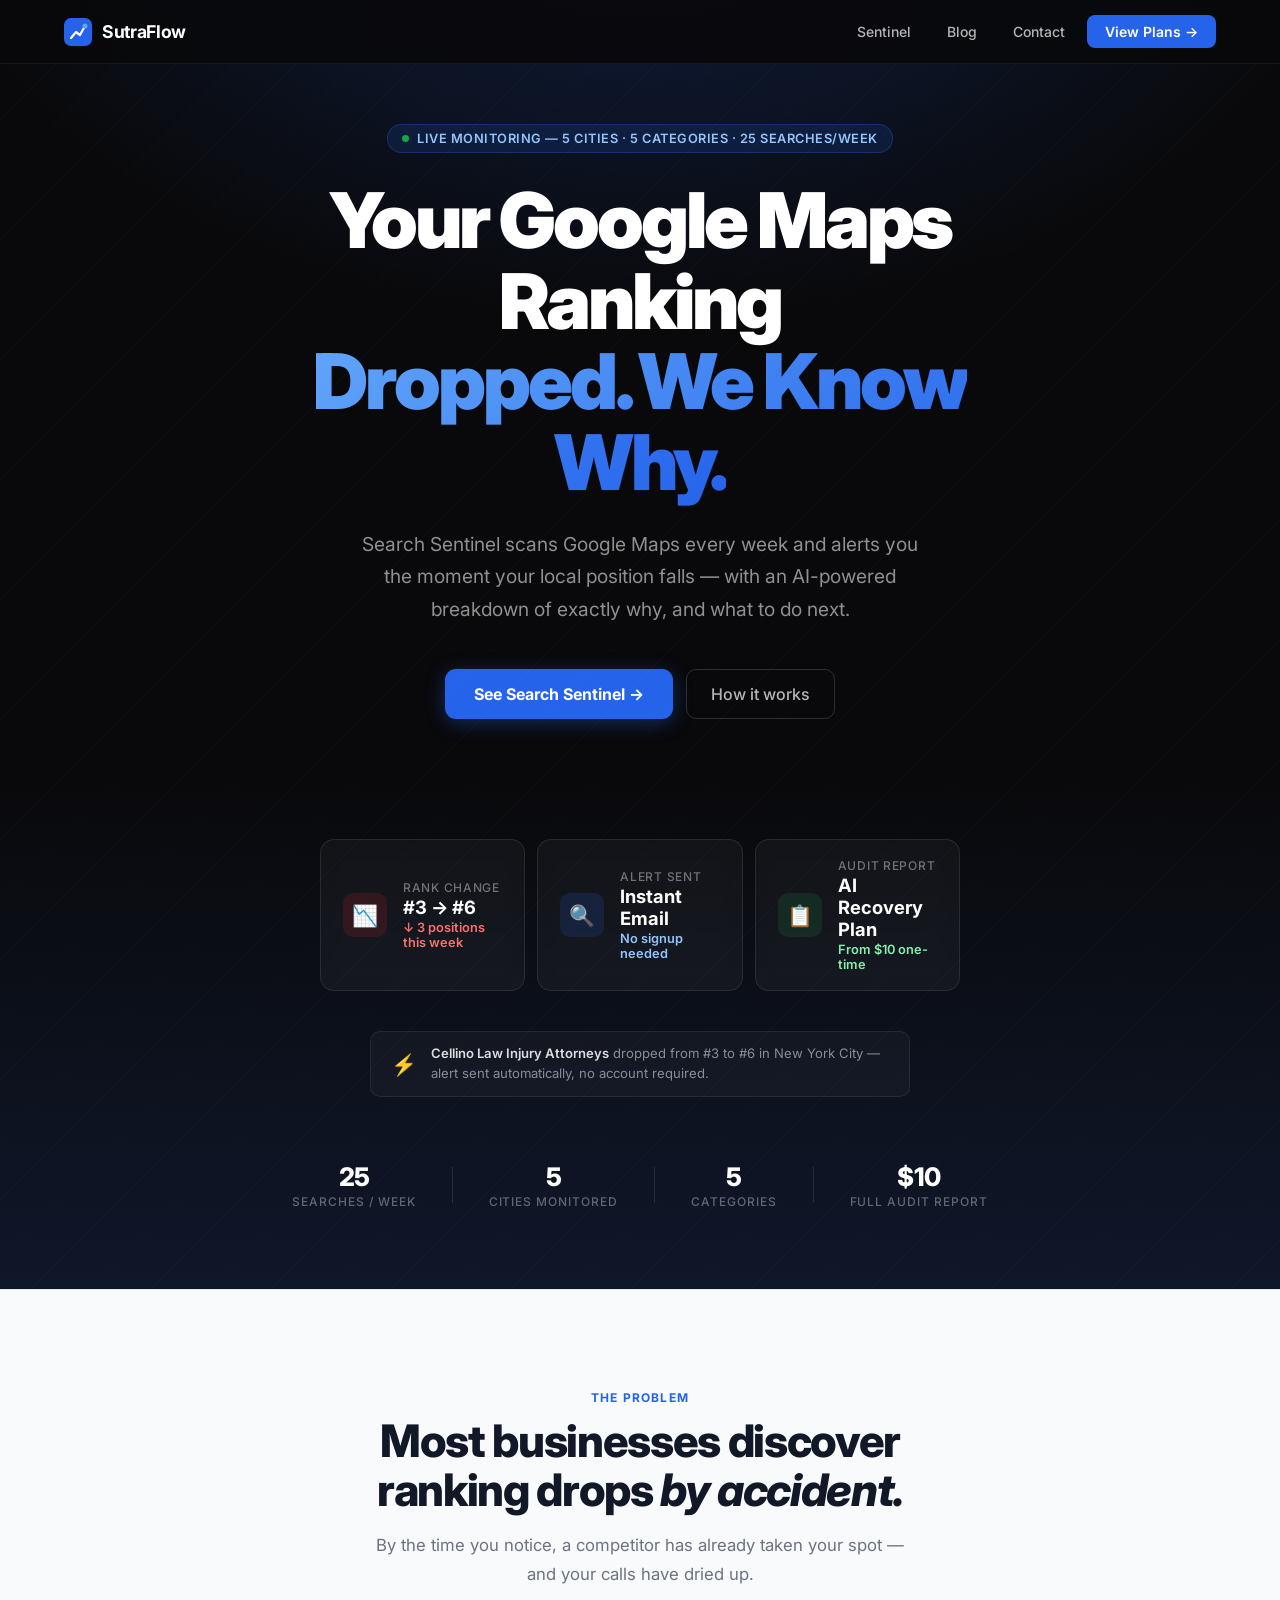
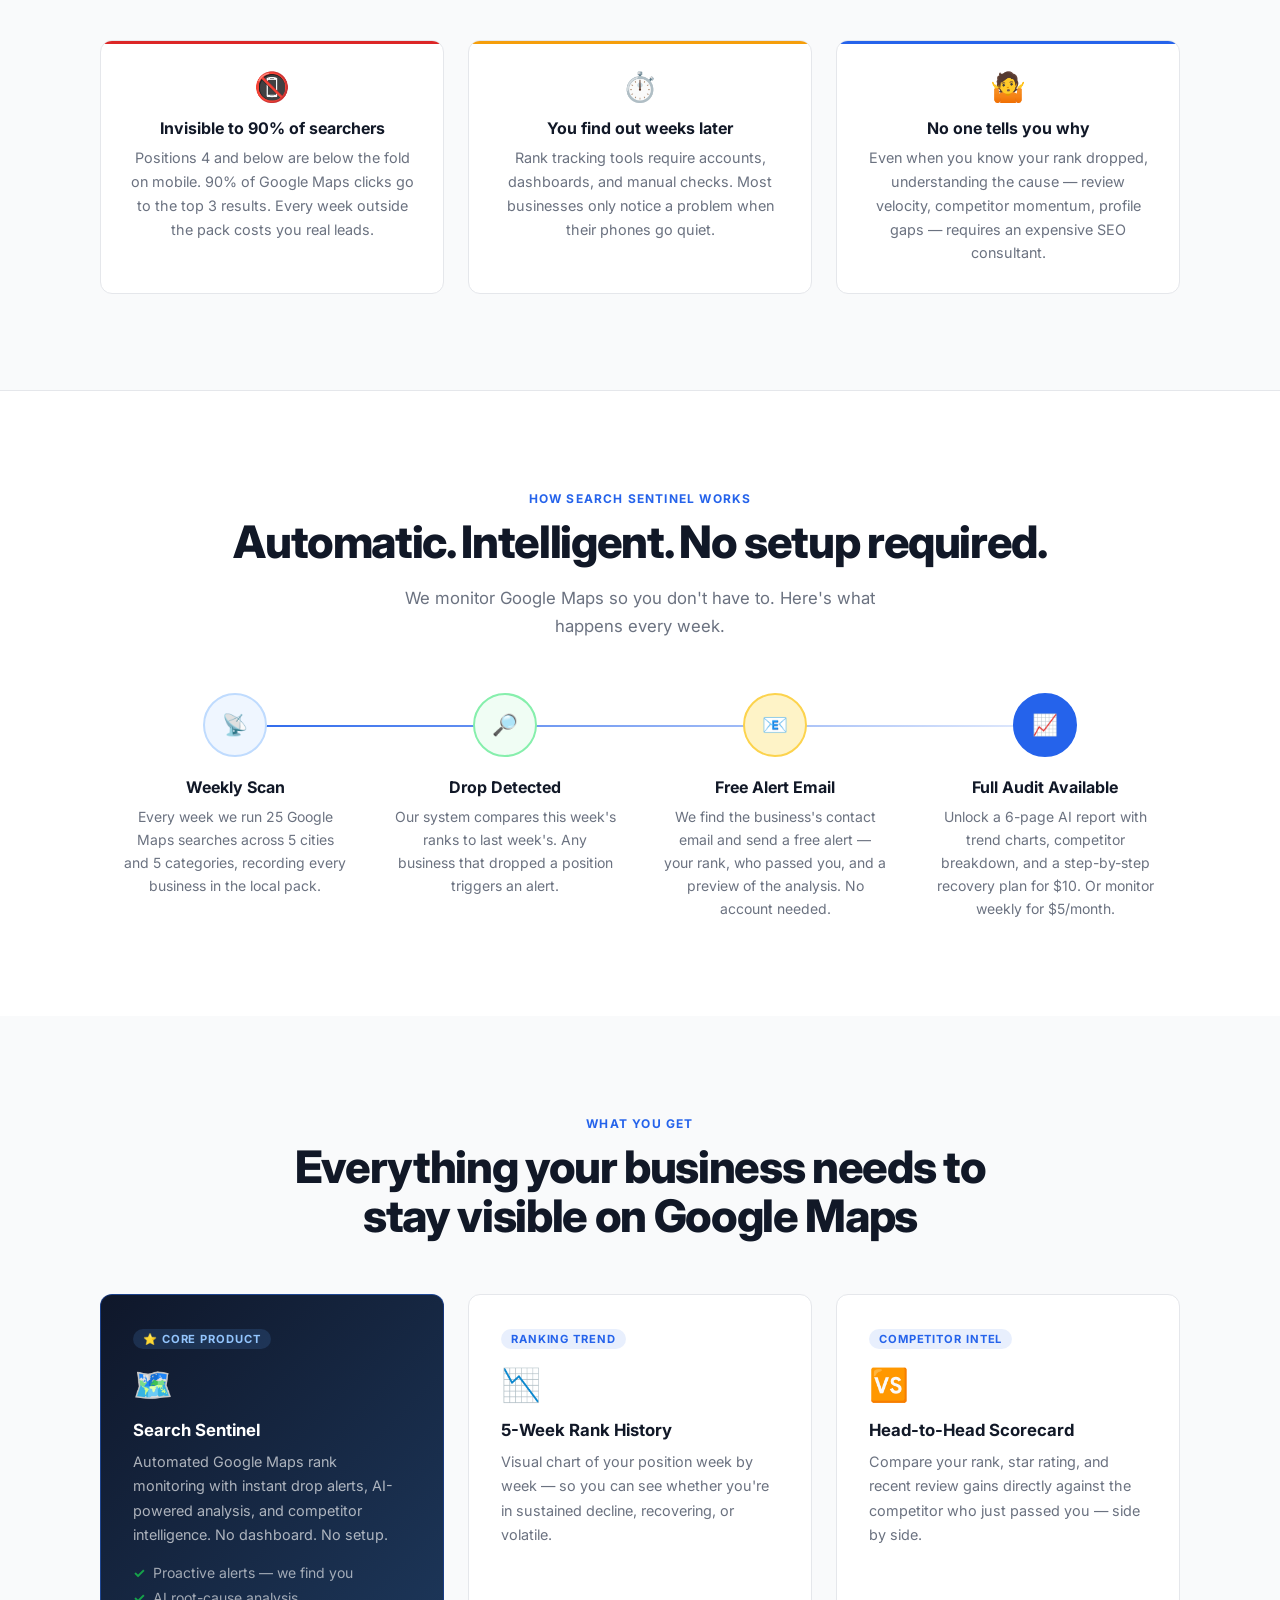
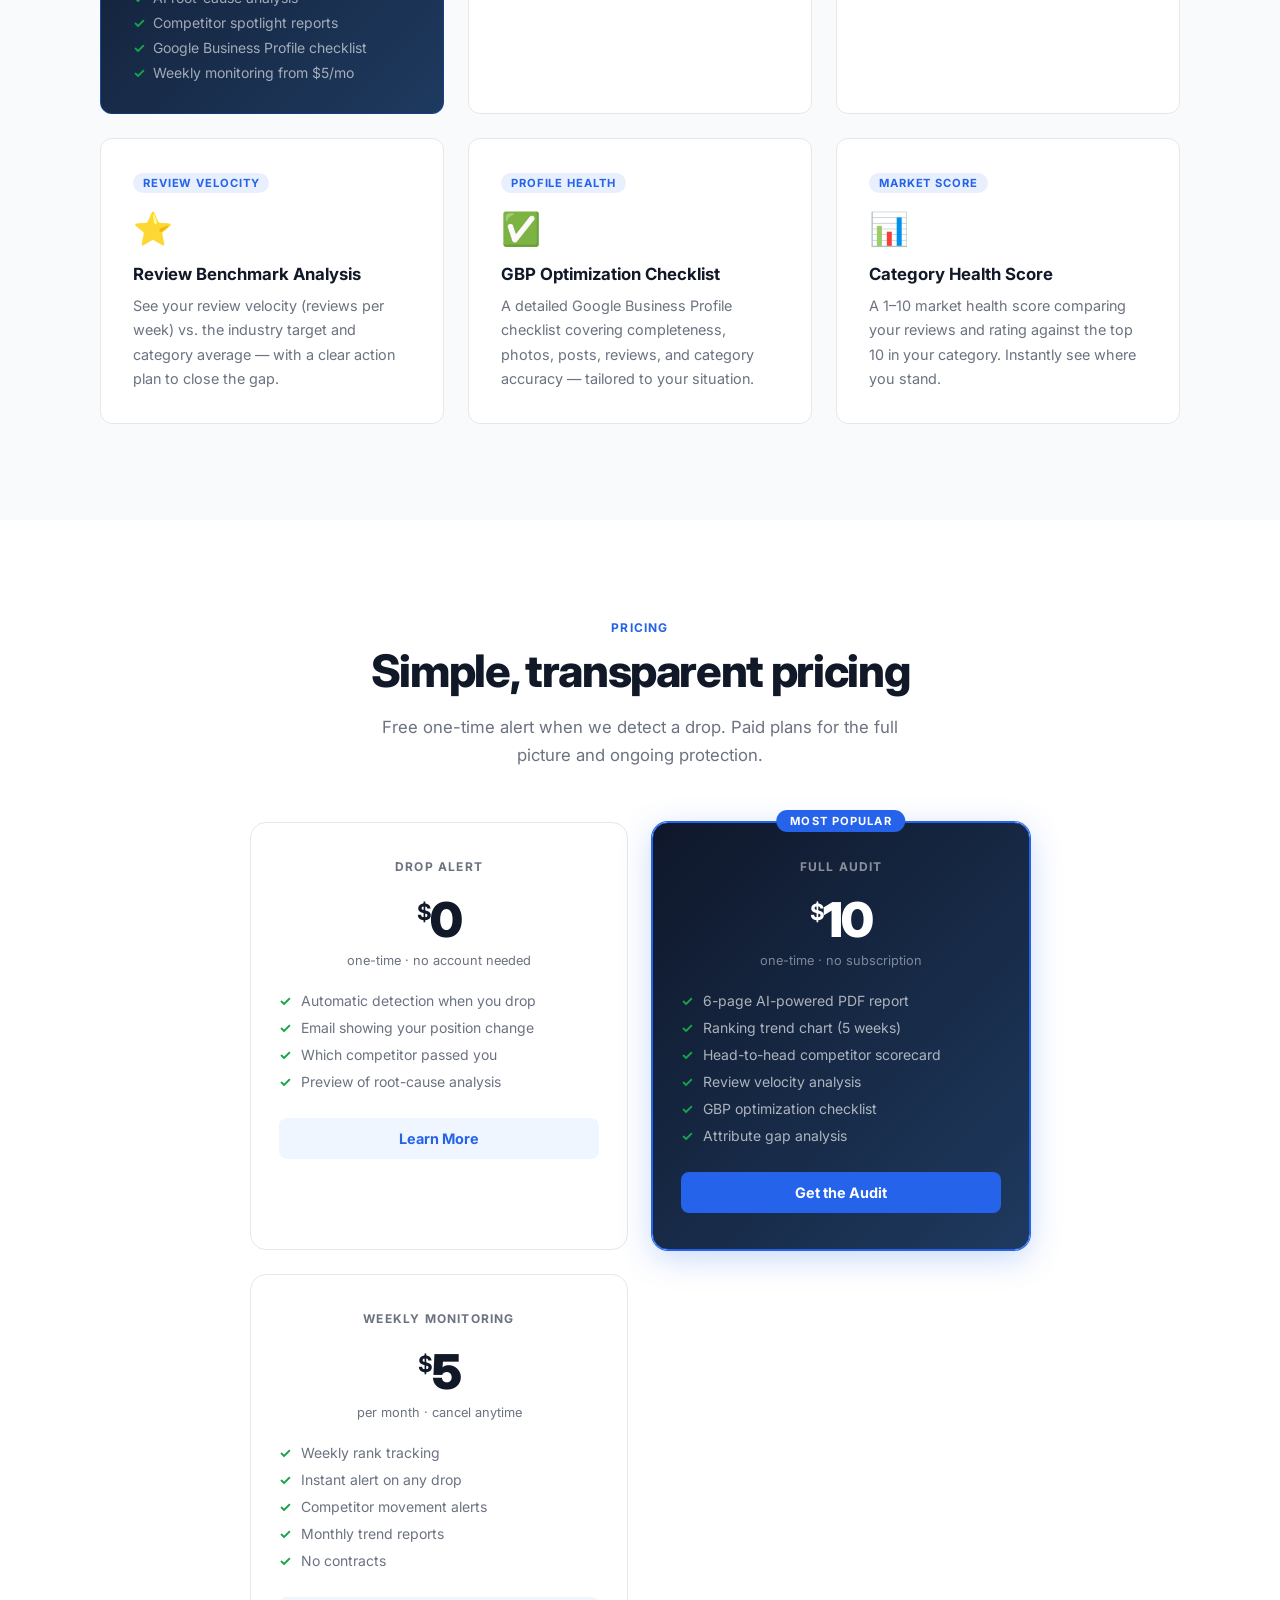
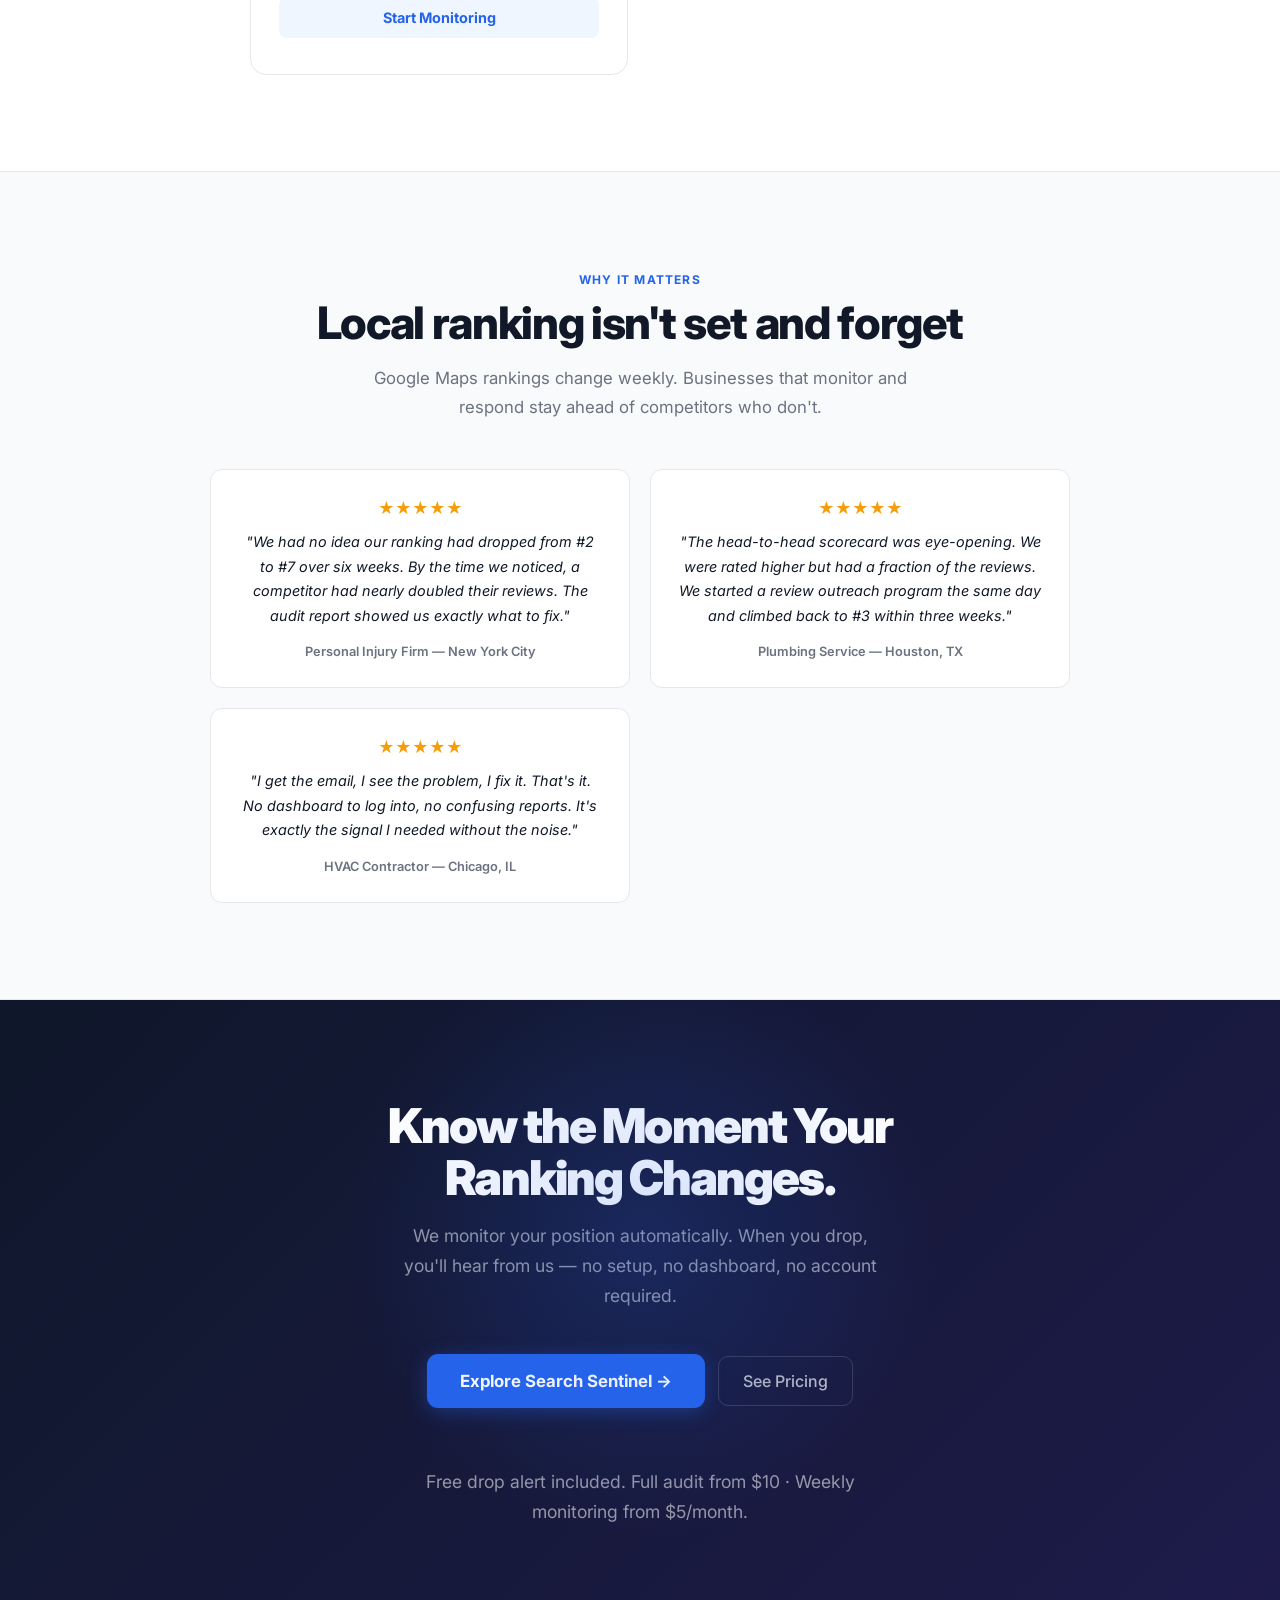
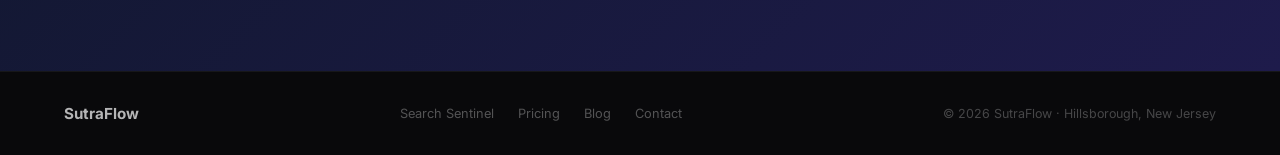
==== business2_seo/hugo_site/layouts/index.html @ 535e714e "fix: use Hugo layout override + add /sentinel page to main - layouts/index.html: Hugo home page temp" ====
<!DOCTYPE html>
<html lang="en">
<head>
  <meta charset="UTF-8">
  <meta name="viewport" content="width=device-width, initial-scale=1.0">
  <title>SutraFlow — Automated Local SEO Intelligence</title>
  <meta name="description" content="Search Sentinel monitors your Google Maps ranking 24/7. Get instant alerts when your position drops, with AI-powered analysis and a recovery blueprint. From $10.">
  <link rel="canonical" href="https://sutraflow.org/">
  <meta property="og:title" content="SutraFlow — Automated Local SEO Intelligence">
  <meta property="og:description" content="Search Sentinel monitors your Google Maps ranking automatically. Instant drop alerts with AI-powered recovery blueprints for local businesses.">
  <meta property="og:url" content="https://sutraflow.org/">
  <meta property="og:type" content="website">
  <link rel="icon" href="/favicon.ico">
  <link rel="preconnect" href="https://fonts.googleapis.com">
  <link rel="preconnect" href="https://fonts.gstatic.com" crossorigin>
  <link href="https://fonts.googleapis.com/css2?family=Inter:wght@300;400;500;600;700;800;900&display=swap" rel="stylesheet">

  <style>
    *, *::before, *::after { box-sizing: border-box; margin: 0; padding: 0; }

    :root {
      --blue:       #2563eb;
      --blue-dark:  #1d4ed8;
      --blue-light: #eff6ff;
      --ink:        #0f172a;
      --text:       #111827;
      --muted:      #6b7280;
      --border:     #e5e7eb;
      --bg:         #ffffff;
      --bg-gray:    #f9fafb;
      --green:      #16a34a;
      --red:        #dc2626;
      --radius:     12px;
      --nav-h:      64px;
    }

    html { scroll-behavior: smooth; font-size: 16px; }
    body { font-family: 'Inter', -apple-system, sans-serif; color: var(--text); background: var(--bg); -webkit-font-smoothing: antialiased; overflow-x: hidden; }

    a { color: inherit; text-decoration: none; }

    /* ── NAV ──────────────────────────────────────────────────────────── */
    nav {
      position: fixed; top: 0; left: 0; right: 0; z-index: 100;
      height: var(--nav-h);
      display: flex; align-items: center; justify-content: space-between;
      padding: 0 5%;
      background: rgba(9, 9, 11, 0.92);
      backdrop-filter: blur(12px);
      border-bottom: 1px solid rgba(255,255,255,0.06);
      transition: background 0.2s;
    }
    .nav-logo {
      display: flex; align-items: center; gap: 10px;
      font-size: 1.1rem; font-weight: 700; color: #fff;
      letter-spacing: -0.02em;
    }
    .nav-logo svg { width: 28px; height: 28px; flex-shrink: 0; }
    .nav-links { display: flex; align-items: center; gap: 8px; }
    .nav-link {
      padding: 7px 14px; border-radius: 8px;
      font-size: 0.875rem; font-weight: 500; color: rgba(255,255,255,0.7);
      transition: color 0.15s, background 0.15s;
    }
    .nav-link:hover { color: #fff; background: rgba(255,255,255,0.07); }
    .nav-cta {
      padding: 8px 18px; border-radius: 8px;
      background: var(--blue); color: #fff;
      font-size: 0.875rem; font-weight: 600;
      transition: background 0.15s, transform 0.1s;
    }
    .nav-cta:hover { background: var(--blue-dark); transform: translateY(-1px); }

    /* ── HERO ─────────────────────────────────────────────────────────── */
    .hero {
      min-height: 100vh;
      display: flex; flex-direction: column; align-items: center; justify-content: center;
      text-align: center;
      padding: calc(var(--nav-h) + 60px) 5% 80px;
      background:
        radial-gradient(ellipse 80% 50% at 50% -10%, rgba(37,99,235,0.25) 0%, transparent 70%),
        linear-gradient(180deg, #09090b 0%, #09090b 60%, #0f172a 100%);
      position: relative; overflow: hidden;
    }
    .hero::after {
      content: '';
      position: absolute; inset: 0;
      background: url("data:image/svg+xml,%3Csvg xmlns='http://www.w3.org/2000/svg' width='60' height='60'%3E%3Cpath d='M0 60L60 0' stroke='rgba(255,255,255,0.02)' stroke-width='1'/%3E%3C/svg%3E");
      pointer-events: none;
    }

    .hero-eyebrow {
      display: inline-flex; align-items: center; gap: 8px;
      padding: 6px 14px; border-radius: 100px;
      background: rgba(37,99,235,0.15); border: 1px solid rgba(37,99,235,0.3);
      font-size: 0.8rem; font-weight: 600; color: #93c5fd;
      letter-spacing: 0.04em; text-transform: uppercase;
      margin-bottom: 28px;
    }
    .live-dot {
      width: 7px; height: 7px; border-radius: 50%; background: var(--green);
      animation: pulse 2s infinite;
    }
    @keyframes pulse {
      0%, 100% { opacity: 1; transform: scale(1); }
      50%       { opacity: 0.6; transform: scale(0.8); }
    }

    .hero h1 {
      font-size: clamp(2.8rem, 6vw, 5rem);
      font-weight: 900; line-height: 1.05; letter-spacing: -0.04em;
      color: #ffffff; max-width: 820px;
      margin-bottom: 24px;
    }
    .hero h1 .accent {
      background: linear-gradient(135deg, #60a5fa 0%, #2563eb 100%);
      -webkit-background-clip: text; -webkit-text-fill-color: transparent;
    }

    .hero-sub {
      font-size: clamp(1rem, 2vw, 1.2rem); line-height: 1.7;
      color: rgba(255,255,255,0.55); max-width: 560px;
      margin-bottom: 44px;
    }

    .hero-actions {
      display: flex; gap: 14px; align-items: center; justify-content: center;
      flex-wrap: wrap; margin-bottom: 60px;
    }
    .btn-primary {
      display: inline-flex; align-items: center; gap: 8px;
      padding: 14px 28px; border-radius: 10px;
      background: var(--blue); color: #fff;
      font-size: 1rem; font-weight: 700;
      box-shadow: 0 0 0 1px var(--blue), 0 4px 20px rgba(37,99,235,0.4);
      transition: background 0.15s, transform 0.1s, box-shadow 0.15s;
    }
    .btn-primary:hover { background: var(--blue-dark); transform: translateY(-2px); box-shadow: 0 0 0 1px var(--blue-dark), 0 8px 28px rgba(37,99,235,0.5); }
    .btn-secondary {
      display: inline-flex; align-items: center; gap: 8px;
      padding: 14px 24px; border-radius: 10px;
      background: transparent; color: rgba(255,255,255,0.7);
      border: 1px solid rgba(255,255,255,0.15);
      font-size: 1rem; font-weight: 500;
      transition: background 0.15s, color 0.15s, border-color 0.15s, transform 0.1s;
    }
    .btn-secondary:hover { background: rgba(255,255,255,0.06); color: #fff; border-color: rgba(255,255,255,0.3); transform: translateY(-1px); }

    /* stats strip */
    .stats-strip {
      display: flex; gap: 36px; align-items: center; justify-content: center;
      flex-wrap: wrap;
    }
    .stat-item { text-align: center; }
    .stat-val { font-size: 1.6rem; font-weight: 800; color: #fff; letter-spacing: -0.03em; }
    .stat-label { font-size: 0.75rem; font-weight: 500; color: rgba(255,255,255,0.35); text-transform: uppercase; letter-spacing: 0.08em; margin-top: 2px; }
    .stat-div { width: 1px; height: 36px; background: rgba(255,255,255,0.1); }

    /* ── FLOATING CARDS DECORATION ────────────────────────────────────── */
    .hero-visual {
      width: 100%; max-width: 640px; margin: 60px auto 0;
      position: relative;
    }
    .rank-card {
      background: rgba(255,255,255,0.04);
      border: 1px solid rgba(255,255,255,0.09);
      border-radius: 14px;
      padding: 18px 22px;
      backdrop-filter: blur(8px);
      display: flex; align-items: center; gap: 16px;
      text-align: left;
    }
    .rank-card-icon {
      width: 44px; height: 44px; border-radius: 10px;
      display: flex; align-items: center; justify-content: center;
      font-size: 1.3rem; flex-shrink: 0;
    }
    .rank-card-icon.red   { background: rgba(220,38,38,0.15); }
    .rank-card-icon.green { background: rgba(22,163,74,0.15); }
    .rank-card-icon.blue  { background: rgba(37,99,235,0.15); }
    .rank-card-label { font-size: 0.75rem; color: rgba(255,255,255,0.4); font-weight: 500; text-transform: uppercase; letter-spacing: 0.06em; }
    .rank-card-val   { font-size: 1.15rem; color: #fff; font-weight: 700; margin-top: 1px; }
    .rank-drop { color: #f87171; font-size: 0.8rem; font-weight: 600; margin-top: 2px; }
    .rank-cards {
      display: grid; grid-template-columns: 1fr 1fr 1fr; gap: 12px;
    }

    /* ── SECTION COMMONS ──────────────────────────────────────────────── */
    section { padding: 96px 5%; }
    .section-inner { max-width: 1080px; margin: 0 auto; }
    .section-label {
      display: inline-block;
      font-size: 0.75rem; font-weight: 700; color: var(--blue);
      text-transform: uppercase; letter-spacing: 0.1em;
      margin-bottom: 12px;
    }
    .section-title {
      font-size: clamp(1.8rem, 3.5vw, 2.8rem);
      font-weight: 800; letter-spacing: -0.03em; color: var(--text);
      line-height: 1.1; margin-bottom: 16px;
    }
    .section-sub {
      font-size: 1.05rem; color: var(--muted); line-height: 1.7;
      max-width: 540px;
    }

    /* ── PROBLEM SECTION ──────────────────────────────────────────────── */
    #problem { background: var(--bg-gray); border-top: 1px solid var(--border); border-bottom: 1px solid var(--border); }
    .problem-grid { display: grid; grid-template-columns: repeat(auto-fit, minmax(260px, 1fr)); gap: 24px; margin-top: 52px; }
    .problem-card {
      background: #fff; border: 1px solid var(--border); border-radius: var(--radius);
      padding: 28px; position: relative; overflow: hidden;
      transition: box-shadow 0.2s, transform 0.2s;
    }
    .problem-card:hover { box-shadow: 0 8px 32px rgba(0,0,0,0.08); transform: translateY(-2px); }
    .problem-card::before {
      content: ''; position: absolute; top: 0; left: 0; right: 0; height: 3px;
    }
    .problem-card.red::before   { background: var(--red); }
    .problem-card.amber::before { background: #f59e0b; }
    .problem-card.blue::before  { background: var(--blue); }
    .problem-icon { font-size: 1.8rem; margin-bottom: 14px; }
    .problem-card h3 { font-size: 1rem; font-weight: 700; color: var(--text); margin-bottom: 8px; }
    .problem-card p  { font-size: 0.9rem; color: var(--muted); line-height: 1.65; }

    /* ── HOW IT WORKS ─────────────────────────────────────────────────── */
    #how { background: #fff; }
    .steps { display: grid; grid-template-columns: repeat(auto-fit, minmax(220px, 1fr)); gap: 0; margin-top: 52px; position: relative; }
    .steps::before {
      content: ''; position: absolute; top: 32px; left: 10%; right: 10%; height: 2px;
      background: linear-gradient(90deg, var(--blue) 0%, rgba(37,99,235,0.1) 100%);
      z-index: 0;
    }
    .step { padding: 0 24px; text-align: center; position: relative; z-index: 1; }
    .step-num {
      width: 64px; height: 64px; border-radius: 50%;
      display: flex; align-items: center; justify-content: center;
      font-size: 1.3rem; font-weight: 800;
      margin: 0 auto 20px;
    }
    .step-num.s1 { background: #eff6ff; color: var(--blue); border: 2px solid #bfdbfe; }
    .step-num.s2 { background: #f0fdf4; color: #16a34a; border: 2px solid #86efac; }
    .step-num.s3 { background: #fef3c7; color: #d97706; border: 2px solid #fcd34d; }
    .step-num.s4 { background: var(--blue); color: #fff; border: 2px solid var(--blue); }
    .step h3 { font-size: 1rem; font-weight: 700; color: var(--text); margin-bottom: 8px; }
    .step p   { font-size: 0.875rem; color: var(--muted); line-height: 1.65; }

    /* ── PRODUCT FEATURES ─────────────────────────────────────────────── */
    #features { background: var(--bg-gray); }
    .features-grid { display: grid; grid-template-columns: repeat(auto-fit, minmax(300px, 1fr)); gap: 24px; margin-top: 52px; }
    .feature-card {
      background: #fff; border: 1px solid var(--border); border-radius: var(--radius);
      padding: 32px;
      transition: box-shadow 0.2s, transform 0.2s;
    }
    .feature-card:hover { box-shadow: 0 8px 40px rgba(0,0,0,0.08); transform: translateY(-3px); }
    .feature-card.featured {
      background: linear-gradient(135deg, #0f172a 0%, #1e3a5f 100%);
      border-color: rgba(37,99,235,0.4);
      color: #fff;
    }
    .feature-badge {
      display: inline-block; padding: 3px 10px; border-radius: 100px;
      background: rgba(37,99,235,0.1); color: var(--blue);
      font-size: 0.7rem; font-weight: 700; text-transform: uppercase; letter-spacing: 0.08em;
      margin-bottom: 16px;
    }
    .feature-card.featured .feature-badge { background: rgba(96,165,250,0.15); color: #93c5fd; }
    .feature-icon { font-size: 2rem; margin-bottom: 16px; }
    .feature-card h3 { font-size: 1.05rem; font-weight: 700; margin-bottom: 10px; }
    .feature-card.featured h3 { color: #fff; }
    .feature-card p  { font-size: 0.9rem; color: var(--muted); line-height: 1.7; }
    .feature-card.featured p { color: rgba(255,255,255,0.65); }
    .feature-list { list-style: none; margin-top: 16px; display: flex; flex-direction: column; gap: 8px; }
    .feature-list li { display: flex; align-items: flex-start; gap: 8px; font-size: 0.875rem; color: var(--muted); }
    .feature-card.featured .feature-list li { color: rgba(255,255,255,0.6); }
    .feature-list li::before { content: '✓'; color: var(--green); font-weight: 700; flex-shrink: 0; }

    /* ── PRICING ──────────────────────────────────────────────────────── */
    #pricing { background: #fff; }
    .pricing-grid { display: grid; grid-template-columns: repeat(auto-fit, minmax(260px, 1fr)); gap: 24px; margin-top: 52px; max-width: 780px; margin-left: auto; margin-right: auto; }
    .pricing-card {
      border: 1.5px solid var(--border); border-radius: 16px;
      padding: 36px 28px; text-align: center; position: relative;
      transition: transform 0.2s, box-shadow 0.2s;
    }
    .pricing-card:hover { transform: translateY(-4px); box-shadow: 0 16px 48px rgba(0,0,0,0.1); }
    .pricing-card.popular {
      background: linear-gradient(135deg, #0f172a 0%, #1e3a5f 100%);
      border-color: var(--blue);
      box-shadow: 0 0 0 1px var(--blue), 0 8px 32px rgba(37,99,235,0.25);
    }
    .pricing-badge {
      position: absolute; top: -13px; left: 50%; transform: translateX(-50%);
      padding: 4px 14px; border-radius: 100px;
      background: var(--blue); color: #fff;
      font-size: 0.7rem; font-weight: 700; text-transform: uppercase; letter-spacing: 0.1em;
      white-space: nowrap;
    }
    .pricing-name { font-size: 0.75rem; font-weight: 700; text-transform: uppercase; letter-spacing: 0.1em; color: var(--muted); margin-bottom: 16px; }
    .pricing-card.popular .pricing-name { color: rgba(255,255,255,0.5); }
    .pricing-amount { font-size: 3rem; font-weight: 900; letter-spacing: -0.04em; color: var(--text); }
    .pricing-amount sup { font-size: 1.4rem; font-weight: 700; vertical-align: super; }
    .pricing-card.popular .pricing-amount { color: #fff; }
    .pricing-period { font-size: 0.8rem; color: var(--muted); margin-top: 4px; margin-bottom: 24px; }
    .pricing-card.popular .pricing-period { color: rgba(255,255,255,0.45); }
    .pricing-features { list-style: none; text-align: left; display: flex; flex-direction: column; gap: 10px; margin-bottom: 28px; }
    .pricing-features li { display: flex; gap: 10px; font-size: 0.875rem; color: var(--muted); align-items: flex-start; }
    .pricing-card.popular .pricing-features li { color: rgba(255,255,255,0.65); }
    .pricing-features .check { color: var(--green); font-weight: 700; flex-shrink: 0; }
    .pricing-cta {
      display: block; width: 100%; padding: 12px; border-radius: 8px; border: none; cursor: pointer;
      font-size: 0.9rem; font-weight: 700;
      background: var(--blue-light); color: var(--blue);
      transition: background 0.15s;
    }
    .pricing-cta:hover { background: #dbeafe; }
    .pricing-card.popular .pricing-cta { background: var(--blue); color: #fff; }
    .pricing-card.popular .pricing-cta:hover { background: var(--blue-dark); }

    /* ── SOCIAL PROOF ─────────────────────────────────────────────────── */
    #proof { background: var(--bg-gray); border-top: 1px solid var(--border); border-bottom: 1px solid var(--border); }
    .proof-grid { display: grid; grid-template-columns: repeat(auto-fit, minmax(280px, 1fr)); gap: 20px; margin-top: 48px; }
    .proof-card {
      background: #fff; border: 1px solid var(--border); border-radius: var(--radius);
      padding: 28px;
    }
    .proof-stars { color: #f59e0b; font-size: 1rem; margin-bottom: 12px; }
    .proof-card p { font-size: 0.9rem; color: var(--text); line-height: 1.7; font-style: italic; margin-bottom: 16px; }
    .proof-author { font-size: 0.8rem; font-weight: 600; color: var(--muted); }

    /* ── CTA FOOTER ───────────────────────────────────────────────────── */
    .cta-section {
      background: linear-gradient(135deg, #0f172a 0%, #1e1b4b 100%);
      padding: 100px 5%;
      text-align: center; position: relative; overflow: hidden;
    }
    .cta-section::before {
      content: '';
      position: absolute; top: -60px; left: 50%; transform: translateX(-50%);
      width: 600px; height: 600px; border-radius: 50%;
      background: radial-gradient(circle, rgba(37,99,235,0.2) 0%, transparent 70%);
      pointer-events: none;
    }
    .cta-section h2 { font-size: clamp(2rem, 4vw, 3rem); font-weight: 900; color: #fff; letter-spacing: -0.04em; margin-bottom: 16px; line-height: 1.1; }
    .cta-section p  { font-size: 1.1rem; color: rgba(255,255,255,0.55); max-width: 480px; margin: 0 auto 44px; line-height: 1.7; }
    .cta-note { margin-top: 20px; font-size: 0.8rem; color: rgba(255,255,255,0.3); }

    /* ── FOOTER ───────────────────────────────────────────────────────── */
    footer {
      background: #09090b; padding: 32px 5%;
      display: flex; align-items: center; justify-content: space-between; flex-wrap: wrap; gap: 16px;
      border-top: 1px solid rgba(255,255,255,0.06);
    }
    .footer-logo { font-size: 0.95rem; font-weight: 700; color: rgba(255,255,255,0.7); }
    .footer-links { display: flex; gap: 24px; }
    .footer-links a { font-size: 0.8rem; color: rgba(255,255,255,0.3); transition: color 0.15s; }
    .footer-links a:hover { color: rgba(255,255,255,0.7); }
    .footer-copy { font-size: 0.78rem; color: rgba(255,255,255,0.25); }

    /* ── ALERT TICKER ─────────────────────────────────────────────────── */
    .alert-ticker {
      background: rgba(255,255,255,0.03); border: 1px solid rgba(255,255,255,0.08);
      border-radius: 10px; padding: 12px 20px;
      display: flex; align-items: center; gap: 14px;
      max-width: 540px; margin: 40px auto 0;
      text-align: left;
    }
    .ticker-icon { font-size: 1.3rem; flex-shrink: 0; }
    .ticker-text { font-size: 0.82rem; color: rgba(255,255,255,0.5); line-height: 1.5; }
    .ticker-text strong { color: rgba(255,255,255,0.85); font-weight: 600; }

    /* ── RESPONSIVE ───────────────────────────────────────────────────── */
    @media (max-width: 720px) {
      nav { padding: 0 20px; }
      .nav-link { display: none; }
      .hero h1 { font-size: 2.4rem; }
      .steps::before { display: none; }
      .steps { gap: 32px; }
      .rank-cards { grid-template-columns: 1fr; }
      footer { flex-direction: column; align-items: flex-start; }
    }
  </style>
</head>

<body>

<!-- ── NAVIGATION ────────────────────────────────────────────────────── -->
<nav>
  <a href="/" class="nav-logo">
    <svg viewBox="0 0 28 28" fill="none" xmlns="http://www.w3.org/2000/svg">
      <rect width="28" height="28" rx="7" fill="#2563eb"/>
      <path d="M7 20L12 14L16 17L21 8" stroke="white" stroke-width="2.2" stroke-linecap="round" stroke-linejoin="round"/>
      <circle cx="21" cy="8" r="2.5" fill="#60a5fa"/>
    </svg>
    SutraFlow
  </a>
  <div class="nav-links">
    <a href="/sentinel/" class="nav-link">Sentinel</a>
    <a href="/posts/" class="nav-link">Blog</a>
    <a href="mailto:sutrafloworg@gmail.com" class="nav-link">Contact</a>
    <a href="/sentinel/#pricing" class="nav-cta">View Plans →</a>
  </div>
</nav>


<!-- ── HERO ──────────────────────────────────────────────────────────── -->
<section class="hero">
  <div class="hero-eyebrow">
    <div class="live-dot"></div>
    Live Monitoring — 5 Cities · 5 Categories · 25 Searches/Week
  </div>

  <h1>Your Google Maps Ranking<br><span class="accent">Dropped. We Know Why.</span></h1>

  <p class="hero-sub">
    Search Sentinel scans Google Maps every week and alerts you the moment your local position falls — with an AI-powered breakdown of exactly why, and what to do next.
  </p>

  <div class="hero-actions">
    <a href="/sentinel/" class="btn-primary">
      See Search Sentinel →
    </a>
    <a href="#how" class="btn-secondary">
      How it works
    </a>
  </div>

  <!-- Floating rank cards -->
  <div class="hero-visual">
    <div class="rank-cards">
      <div class="rank-card">
        <div class="rank-card-icon red">📉</div>
        <div>
          <div class="rank-card-label">Rank Change</div>
          <div class="rank-card-val">#3 → #6</div>
          <div class="rank-drop">↓ 3 positions this week</div>
        </div>
      </div>
      <div class="rank-card">
        <div class="rank-card-icon blue">🔍</div>
        <div>
          <div class="rank-card-label">Alert Sent</div>
          <div class="rank-card-val">Instant Email</div>
          <div class="rank-drop" style="color:#93c5fd">No signup needed</div>
        </div>
      </div>
      <div class="rank-card">
        <div class="rank-card-icon green">📋</div>
        <div>
          <div class="rank-card-label">Audit Report</div>
          <div class="rank-card-val">AI Recovery Plan</div>
          <div class="rank-drop" style="color:#86efac">From $10 one-time</div>
        </div>
      </div>
    </div>

    <div class="alert-ticker">
      <div class="ticker-icon">⚡</div>
      <div class="ticker-text">
        <strong>Cellino Law Injury Attorneys</strong> dropped from #3 to #6 in New York City —
        alert sent automatically, no account required.
      </div>
    </div>
  </div>

  <!-- Stats -->
  <div class="stats-strip" style="margin-top: 64px">
    <div class="stat-item"><div class="stat-val">25</div><div class="stat-label">Searches / Week</div></div>
    <div class="stat-div"></div>
    <div class="stat-item"><div class="stat-val">5</div><div class="stat-label">Cities Monitored</div></div>
    <div class="stat-div"></div>
    <div class="stat-item"><div class="stat-val">5</div><div class="stat-label">Categories</div></div>
    <div class="stat-div"></div>
    <div class="stat-item"><div class="stat-val">$10</div><div class="stat-label">Full Audit Report</div></div>
  </div>
</section>


<!-- ── PROBLEM SECTION ────────────────────────────────────────────────── -->
<section id="problem">
  <div class="section-inner text-center" style="text-align:center">
    <div class="section-label">The Problem</div>
    <h2 class="section-title">Most businesses discover<br>ranking drops <em>by accident.</em></h2>
    <p class="section-sub" style="margin: 0 auto 52px">By the time you notice, a competitor has already taken your spot — and your calls have dried up.</p>

    <div class="problem-grid">
      <div class="problem-card red">
        <div class="problem-icon">📵</div>
        <h3>Invisible to 90% of searchers</h3>
        <p>Positions 4 and below are below the fold on mobile. 90% of Google Maps clicks go to the top 3 results. Every week outside the pack costs you real leads.</p>
      </div>
      <div class="problem-card amber">
        <div class="problem-icon">⏱️</div>
        <h3>You find out weeks later</h3>
        <p>Rank tracking tools require accounts, dashboards, and manual checks. Most businesses only notice a problem when their phones go quiet.</p>
      </div>
      <div class="problem-card blue">
        <div class="problem-icon">🤷</div>
        <h3>No one tells you why</h3>
        <p>Even when you know your rank dropped, understanding the cause — review velocity, competitor momentum, profile gaps — requires an expensive SEO consultant.</p>
      </div>
    </div>
  </div>
</section>


<!-- ── HOW IT WORKS ───────────────────────────────────────────────────── -->
<section id="how">
  <div class="section-inner text-center" style="text-align:center">
    <div class="section-label">How Search Sentinel Works</div>
    <h2 class="section-title">Automatic. Intelligent. No setup required.</h2>
    <p class="section-sub" style="margin: 0 auto">We monitor Google Maps so you don't have to. Here's what happens every week.</p>

    <div class="steps">
      <div class="step">
        <div class="step-num s1">📡</div>
        <h3>Weekly Scan</h3>
        <p>Every week we run 25 Google Maps searches across 5 cities and 5 categories, recording every business in the local pack.</p>
      </div>
      <div class="step">
        <div class="step-num s2">🔎</div>
        <h3>Drop Detected</h3>
        <p>Our system compares this week's ranks to last week's. Any business that dropped a position triggers an alert.</p>
      </div>
      <div class="step">
        <div class="step-num s3">📧</div>
        <h3>Free Alert Email</h3>
        <p>We find the business's contact email and send a free alert — your rank, who passed you, and a preview of the analysis. No account needed.</p>
      </div>
      <div class="step">
        <div class="step-num s4">📈</div>
        <h3>Full Audit Available</h3>
        <p>Unlock a 6-page AI report with trend charts, competitor breakdown, and a step-by-step recovery plan for $10. Or monitor weekly for $5/month.</p>
      </div>
    </div>
  </div>
</section>


<!-- ── PRODUCT FEATURES ───────────────────────────────────────────────── -->
<section id="features">
  <div class="section-inner">
    <div style="text-align:center; margin-bottom:52px">
      <div class="section-label">What You Get</div>
      <h2 class="section-title">Everything your business needs to<br>stay visible on Google Maps</h2>
    </div>

    <div class="features-grid">
      <div class="feature-card featured">
        <div class="feature-badge">⭐ Core Product</div>
        <div class="feature-icon">🗺️</div>
        <h3>Search Sentinel</h3>
        <p>Automated Google Maps rank monitoring with instant drop alerts, AI-powered analysis, and competitor intelligence. No dashboard. No setup.</p>
        <ul class="feature-list">
          <li>Proactive alerts — we find you</li>
          <li>AI root-cause analysis</li>
          <li>Competitor spotlight reports</li>
          <li>Google Business Profile checklist</li>
          <li>Weekly monitoring from $5/mo</li>
        </ul>
      </div>

      <div class="feature-card">
        <div class="feature-badge">Ranking Trend</div>
        <div class="feature-icon">📉</div>
        <h3>5-Week Rank History</h3>
        <p>Visual chart of your position week by week — so you can see whether you're in sustained decline, recovering, or volatile.</p>
      </div>

      <div class="feature-card">
        <div class="feature-badge">Competitor Intel</div>
        <div class="feature-icon">🆚</div>
        <h3>Head-to-Head Scorecard</h3>
        <p>Compare your rank, star rating, and recent review gains directly against the competitor who just passed you — side by side.</p>
      </div>

      <div class="feature-card">
        <div class="feature-badge">Review Velocity</div>
        <div class="feature-icon">⭐</div>
        <h3>Review Benchmark Analysis</h3>
        <p>See your review velocity (reviews per week) vs. the industry target and category average — with a clear action plan to close the gap.</p>
      </div>

      <div class="feature-card">
        <div class="feature-badge">Profile Health</div>
        <div class="feature-icon">✅</div>
        <h3>GBP Optimization Checklist</h3>
        <p>A detailed Google Business Profile checklist covering completeness, photos, posts, reviews, and category accuracy — tailored to your situation.</p>
      </div>

      <div class="feature-card">
        <div class="feature-badge">Market Score</div>
        <div class="feature-icon">📊</div>
        <h3>Category Health Score</h3>
        <p>A 1–10 market health score comparing your reviews and rating against the top 10 in your category. Instantly see where you stand.</p>
      </div>
    </div>
  </div>
</section>


<!-- ── PRICING ────────────────────────────────────────────────────────── -->
<section id="pricing">
  <div class="section-inner" style="text-align:center">
    <div class="section-label">Pricing</div>
    <h2 class="section-title">Simple, transparent pricing</h2>
    <p class="section-sub" style="margin: 0 auto 52px">Free one-time alert when we detect a drop. Paid plans for the full picture and ongoing protection.</p>

    <div class="pricing-grid">
      <div class="pricing-card">
        <div class="pricing-name">Drop Alert</div>
        <div class="pricing-amount"><sup>$</sup>0</div>
        <div class="pricing-period">one-time · no account needed</div>
        <ul class="pricing-features">
          <li><span class="check">✓</span> Automatic detection when you drop</li>
          <li><span class="check">✓</span> Email showing your position change</li>
          <li><span class="check">✓</span> Which competitor passed you</li>
          <li><span class="check">✓</span> Preview of root-cause analysis</li>
        </ul>
        <a href="/sentinel/" class="pricing-cta">Learn More</a>
      </div>

      <div class="pricing-card popular">
        <div class="pricing-badge">Most Popular</div>
        <div class="pricing-name">Full Audit</div>
        <div class="pricing-amount"><sup>$</sup>10</div>
        <div class="pricing-period">one-time · no subscription</div>
        <ul class="pricing-features">
          <li><span class="check">✓</span> 6-page AI-powered PDF report</li>
          <li><span class="check">✓</span> Ranking trend chart (5 weeks)</li>
          <li><span class="check">✓</span> Head-to-head competitor scorecard</li>
          <li><span class="check">✓</span> Review velocity analysis</li>
          <li><span class="check">✓</span> GBP optimization checklist</li>
          <li><span class="check">✓</span> Attribute gap analysis</li>
        </ul>
        <a href="/sentinel/#pricing" class="pricing-cta">Get the Audit</a>
      </div>

      <div class="pricing-card">
        <div class="pricing-name">Weekly Monitoring</div>
        <div class="pricing-amount"><sup>$</sup>5</div>
        <div class="pricing-period">per month · cancel anytime</div>
        <ul class="pricing-features">
          <li><span class="check">✓</span> Weekly rank tracking</li>
          <li><span class="check">✓</span> Instant alert on any drop</li>
          <li><span class="check">✓</span> Competitor movement alerts</li>
          <li><span class="check">✓</span> Monthly trend reports</li>
          <li><span class="check">✓</span> No contracts</li>
        </ul>
        <a href="/sentinel/#pricing" class="pricing-cta">Start Monitoring</a>
      </div>
    </div>
  </div>
</section>


<!-- ── SOCIAL PROOF ───────────────────────────────────────────────────── -->
<section id="proof">
  <div class="section-inner" style="text-align:center">
    <div class="section-label">Why It Matters</div>
    <h2 class="section-title">Local ranking isn't set and forget</h2>
    <p class="section-sub" style="margin: 0 auto">Google Maps rankings change weekly. Businesses that monitor and respond stay ahead of competitors who don't.</p>

    <div class="proof-grid" style="margin-top:48px; max-width:860px; margin-left:auto; margin-right:auto">
      <div class="proof-card">
        <div class="proof-stars">★★★★★</div>
        <p>"We had no idea our ranking had dropped from #2 to #7 over six weeks. By the time we noticed, a competitor had nearly doubled their reviews. The audit report showed us exactly what to fix."</p>
        <div class="proof-author">Personal Injury Firm — New York City</div>
      </div>
      <div class="proof-card">
        <div class="proof-stars">★★★★★</div>
        <p>"The head-to-head scorecard was eye-opening. We were rated higher but had a fraction of the reviews. We started a review outreach program the same day and climbed back to #3 within three weeks."</p>
        <div class="proof-author">Plumbing Service — Houston, TX</div>
      </div>
      <div class="proof-card">
        <div class="proof-stars">★★★★★</div>
        <p>"I get the email, I see the problem, I fix it. That's it. No dashboard to log into, no confusing reports. It's exactly the signal I needed without the noise."</p>
        <div class="proof-author">HVAC Contractor — Chicago, IL</div>
      </div>
    </div>
  </div>
</section>


<!-- ── CTA ────────────────────────────────────────────────────────────── -->
<div class="cta-section">
  <h2>Know the Moment Your<br>Ranking Changes.</h2>
  <p>We monitor your position automatically. When you drop, you'll hear from us — no setup, no dashboard, no account required.</p>
  <div class="hero-actions" style="justify-content:center">
    <a href="/sentinel/" class="btn-primary" style="font-size:1.05rem; padding:16px 32px">
      Explore Search Sentinel →
    </a>
    <a href="/sentinel/#pricing" class="btn-secondary">
      See Pricing
    </a>
  </div>
  <p class="cta-note">Free drop alert included. Full audit from $10 · Weekly monitoring from $5/month.</p>
</div>


<!-- ── FOOTER ─────────────────────────────────────────────────────────── -->
<footer>
  <div class="footer-logo">SutraFlow</div>
  <div class="footer-links">
    <a href="/sentinel/">Search Sentinel</a>
    <a href="/sentinel/#pricing">Pricing</a>
    <a href="/posts/">Blog</a>
    <a href="mailto:sutrafloworg@gmail.com">Contact</a>
  </div>
  <div class="footer-copy">© 2026 SutraFlow · Hillsborough, New Jersey</div>
</footer>

</body>
</html>
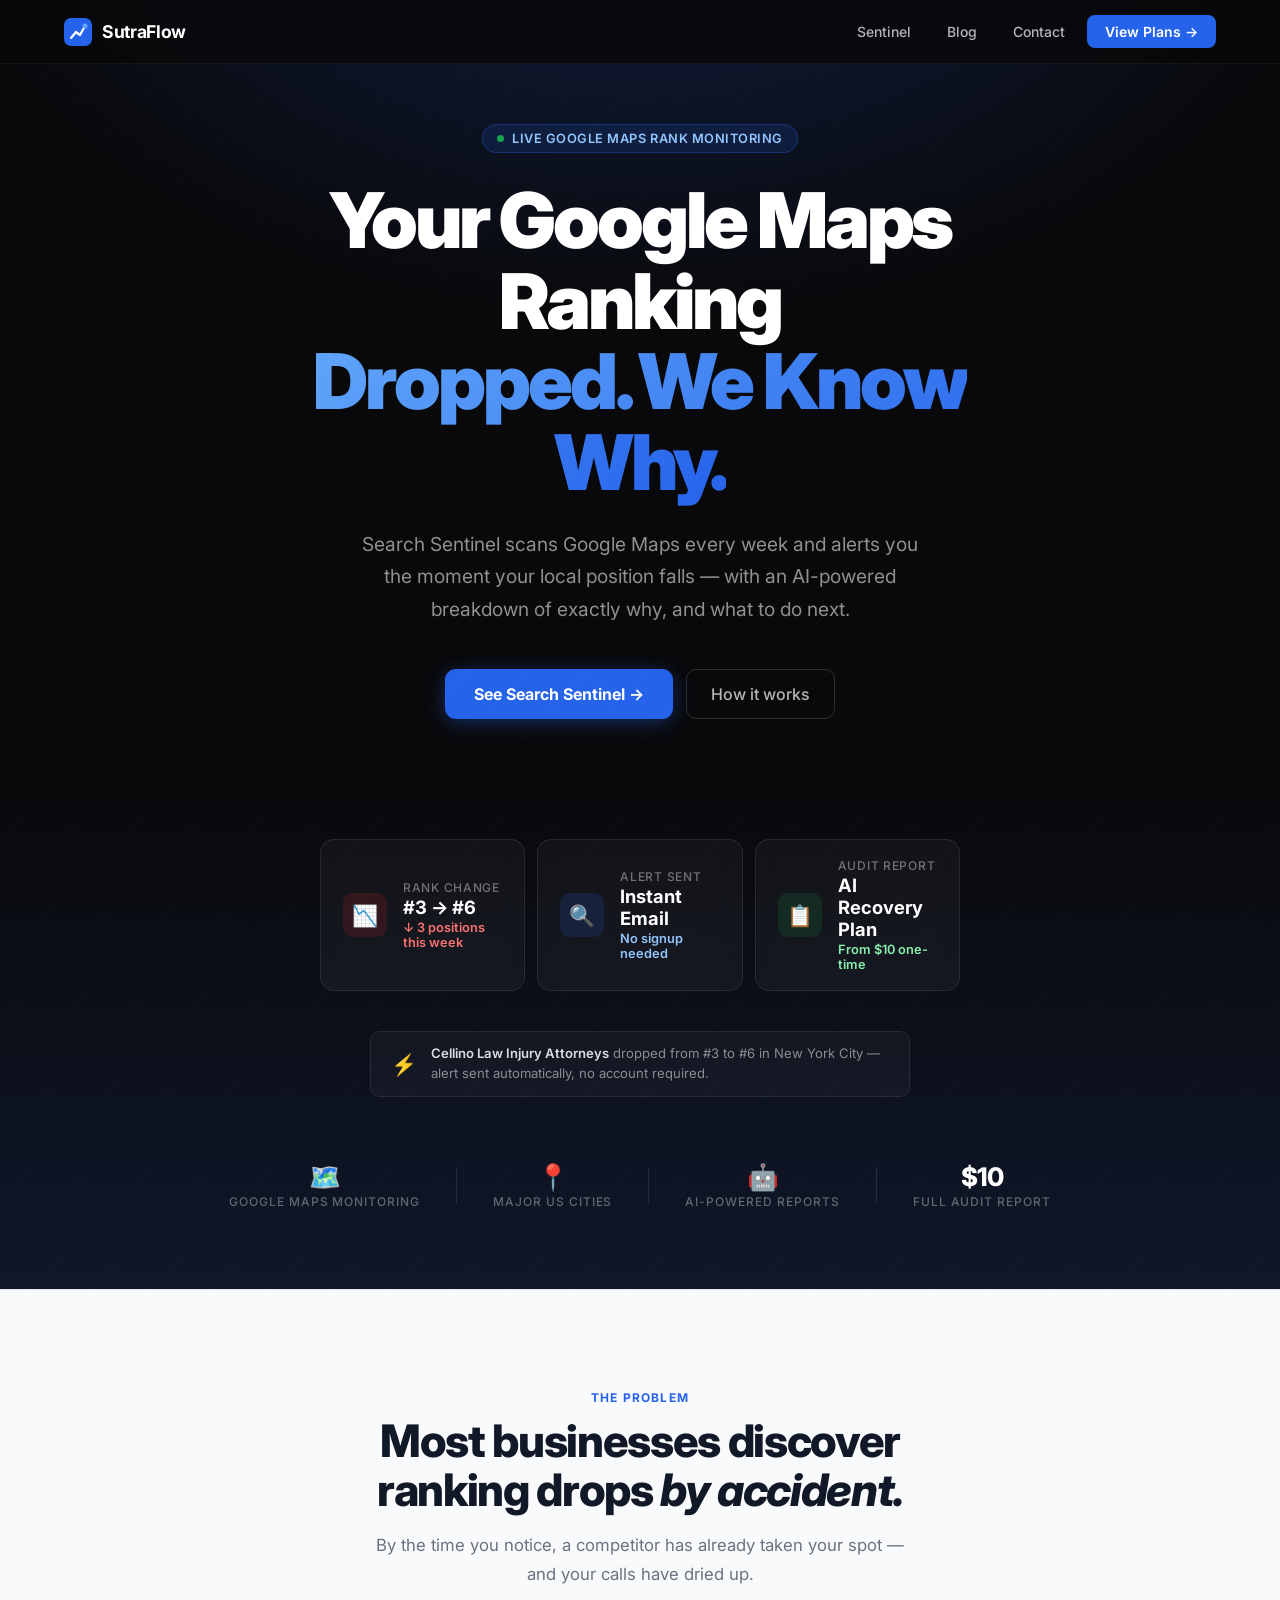
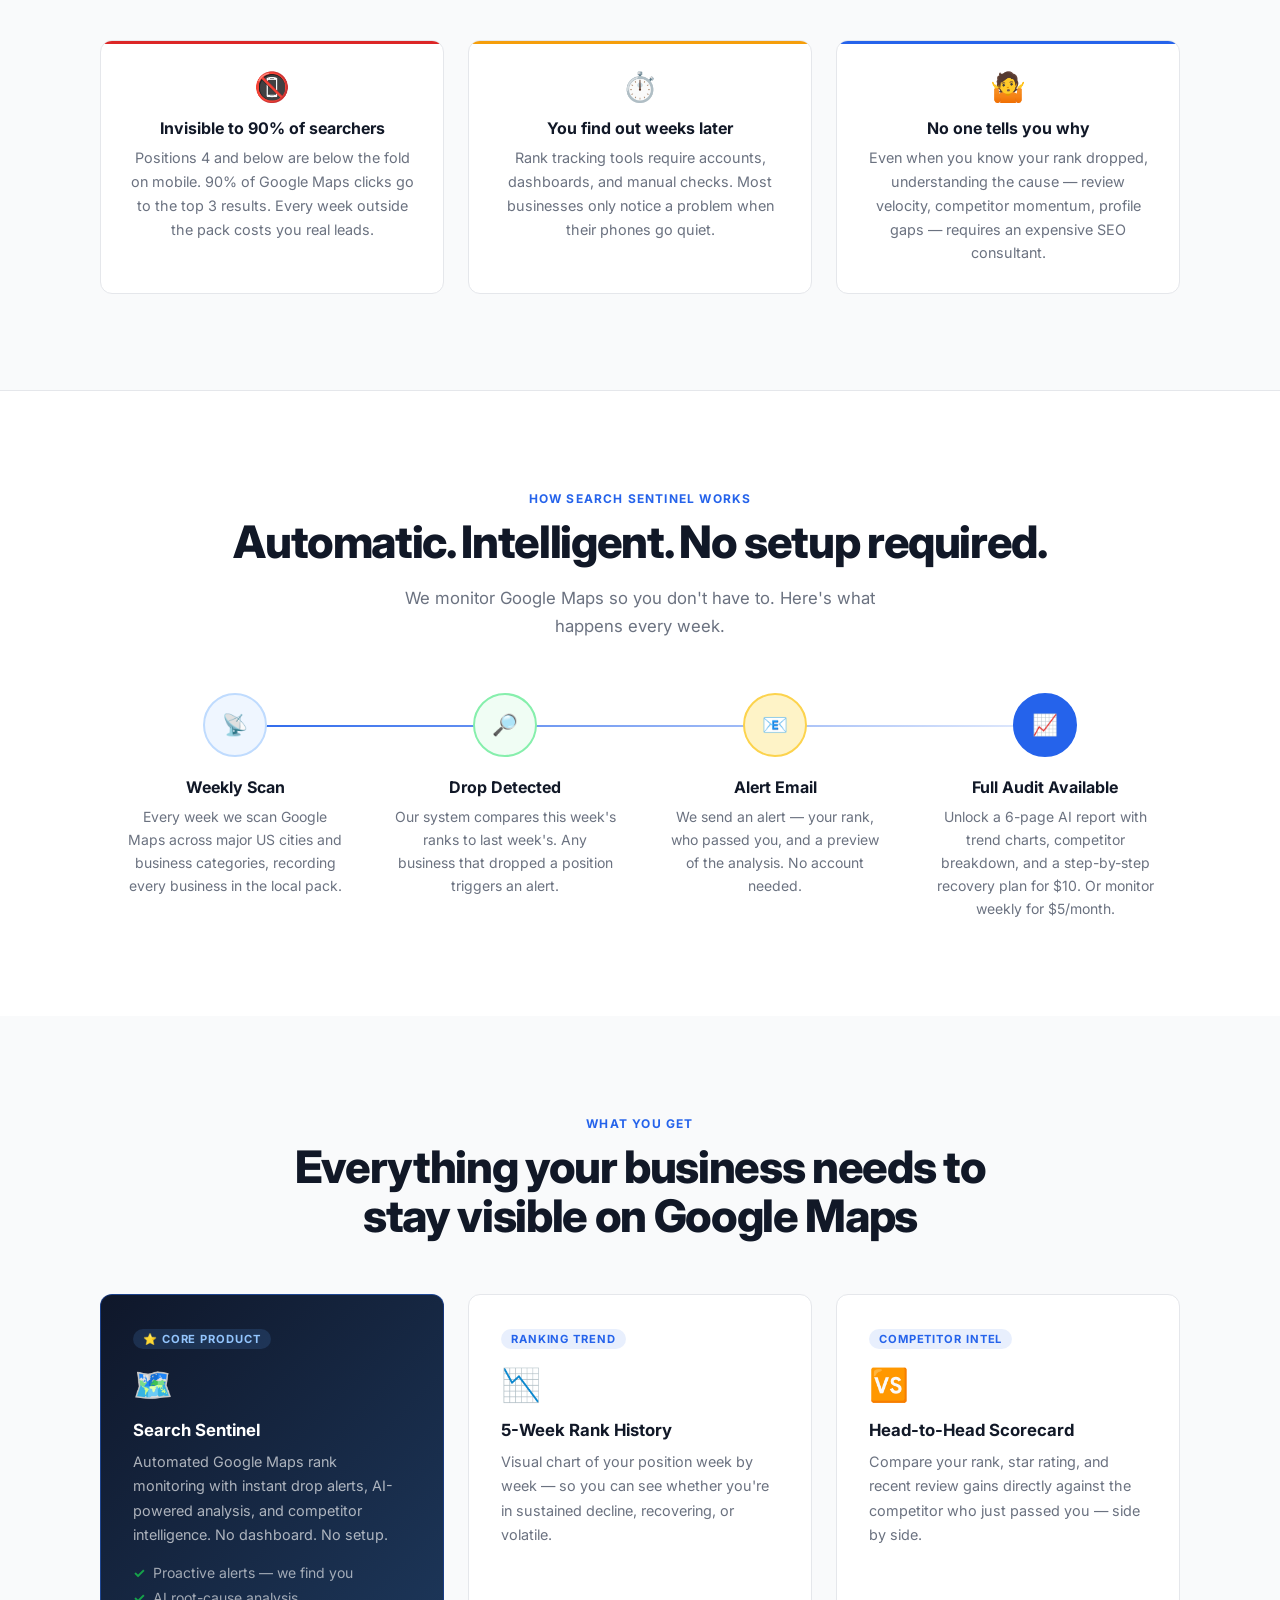
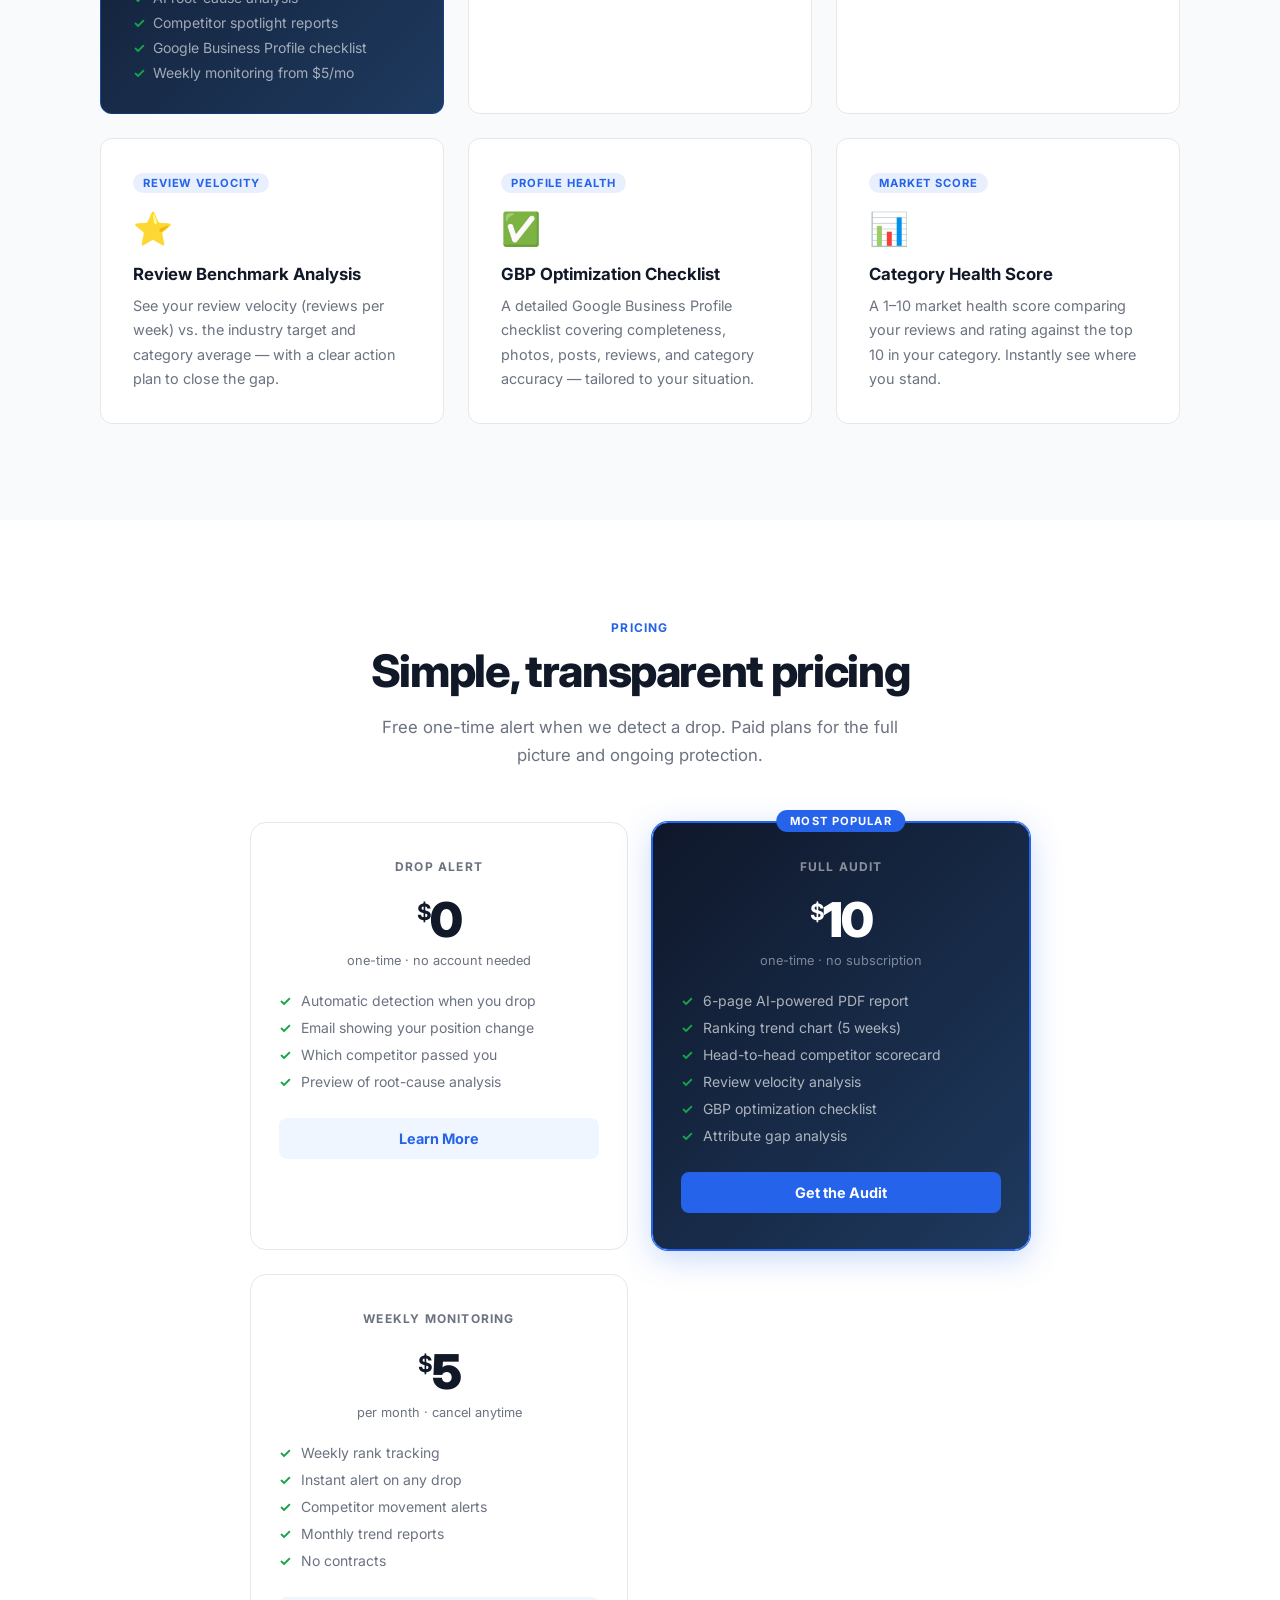
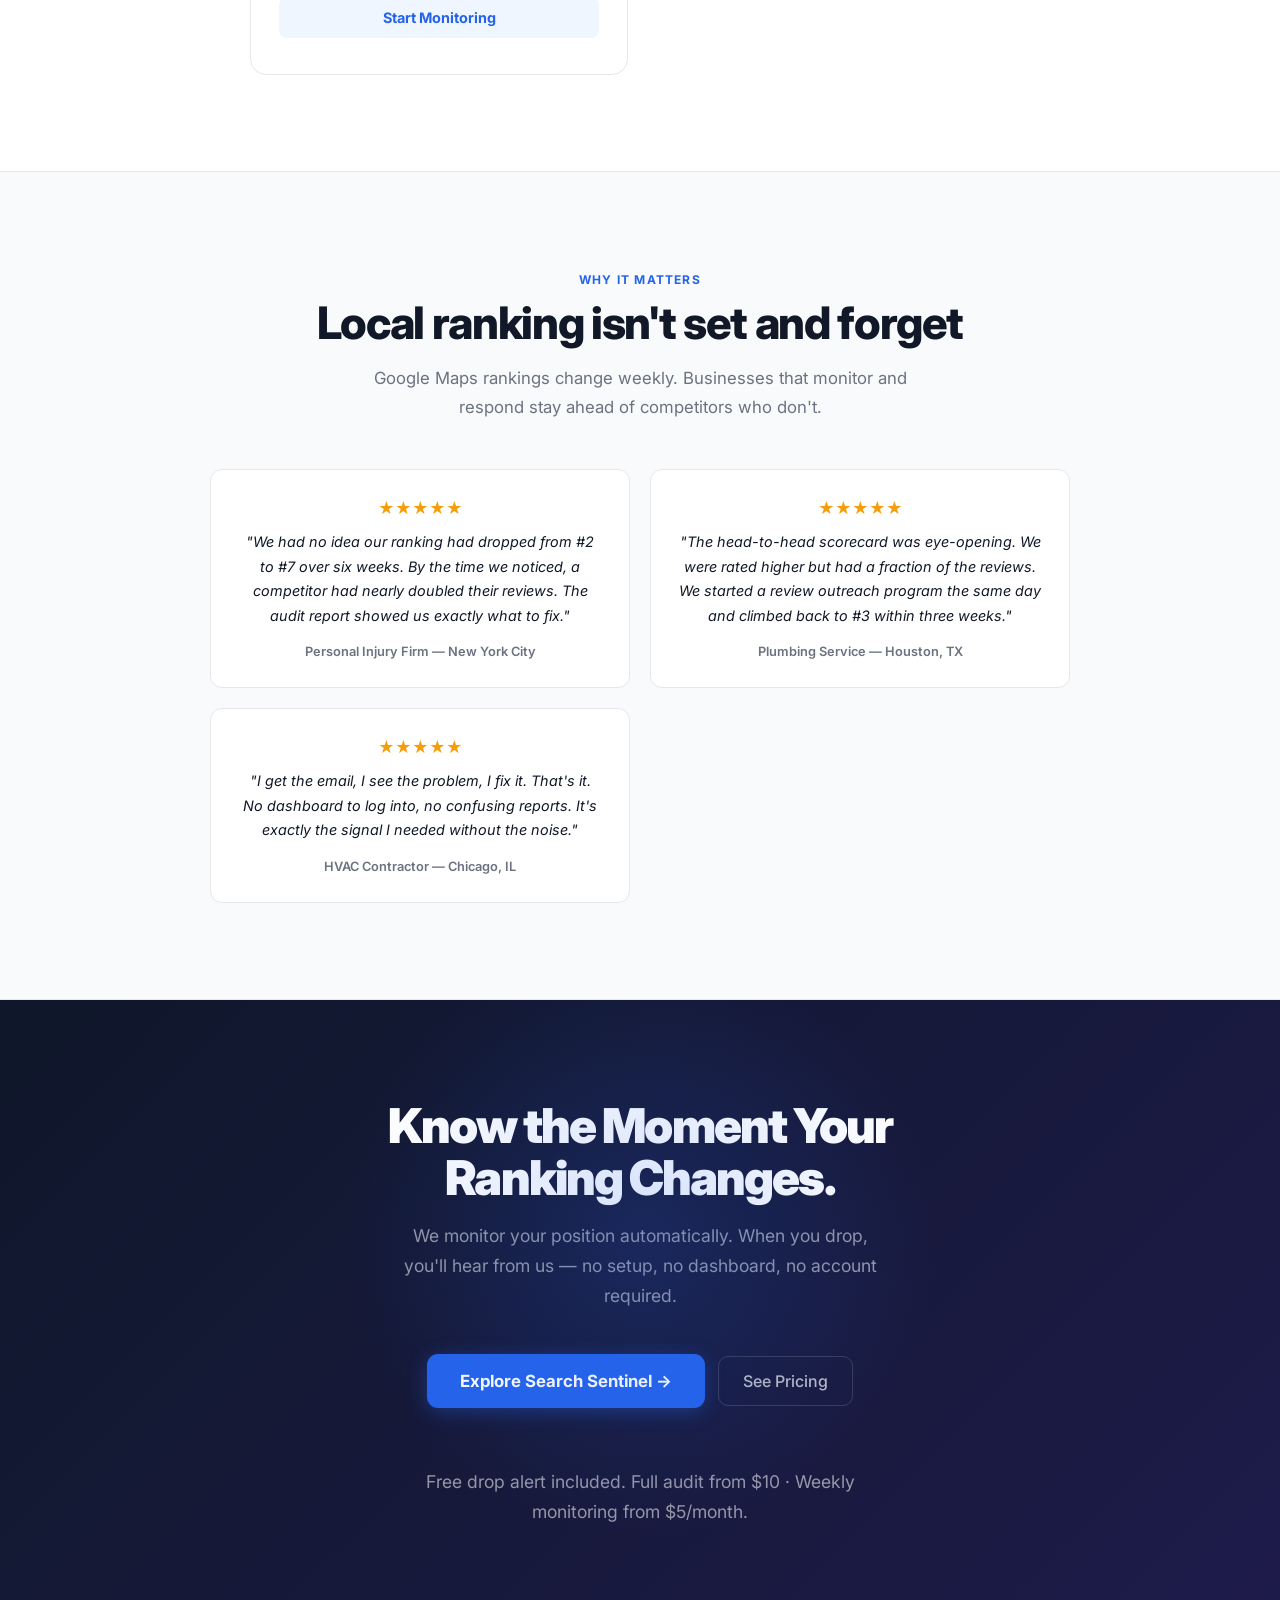
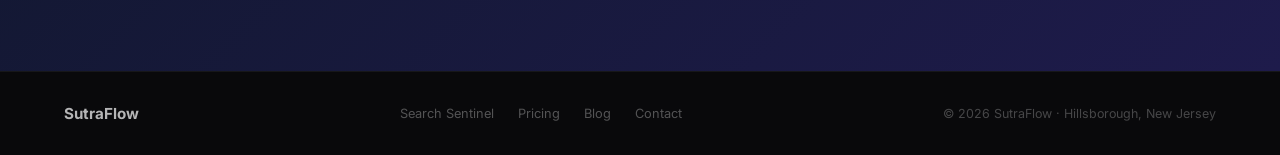
==== commit 54b43c72: "feat: genericize homepage and sentinel page to protect competitive advantage Homepage (layouts/index" ====
--- a/business2_seo/hugo_site/layouts/index.html
+++ b/business2_seo/hugo_site/layouts/index.html
@@ -408,7 +408,7 @@
 <section class="hero">
   <div class="hero-eyebrow">
     <div class="live-dot"></div>
-    Live Monitoring — 5 Cities · 5 Categories · 25 Searches/Week
+    Live Google Maps Rank Monitoring
   </div>
 
   <h1>Your Google Maps Ranking<br><span class="accent">Dropped. We Know Why.</span></h1>
@@ -466,11 +466,11 @@
 
   <!-- Stats -->
   <div class="stats-strip" style="margin-top: 64px">
-    <div class="stat-item"><div class="stat-val">25</div><div class="stat-label">Searches / Week</div></div>
+    <div class="stat-item"><div class="stat-val">🗺️</div><div class="stat-label">Google Maps Monitoring</div></div>
     <div class="stat-div"></div>
-    <div class="stat-item"><div class="stat-val">5</div><div class="stat-label">Cities Monitored</div></div>
+    <div class="stat-item"><div class="stat-val">📍</div><div class="stat-label">Major US Cities</div></div>
     <div class="stat-div"></div>
-    <div class="stat-item"><div class="stat-val">5</div><div class="stat-label">Categories</div></div>
+    <div class="stat-item"><div class="stat-val">🤖</div><div class="stat-label">AI-Powered Reports</div></div>
     <div class="stat-div"></div>
     <div class="stat-item"><div class="stat-val">$10</div><div class="stat-label">Full Audit Report</div></div>
   </div>
@@ -516,7 +516,7 @@
       <div class="step">
         <div class="step-num s1">📡</div>
         <h3>Weekly Scan</h3>
-        <p>Every week we run 25 Google Maps searches across 5 cities and 5 categories, recording every business in the local pack.</p>
+        <p>Every week we scan Google Maps across major US cities and business categories, recording every business in the local pack.</p>
       </div>
       <div class="step">
         <div class="step-num s2">🔎</div>
@@ -525,8 +525,8 @@
       </div>
       <div class="step">
         <div class="step-num s3">📧</div>
-        <h3>Free Alert Email</h3>
-        <p>We find the business's contact email and send a free alert — your rank, who passed you, and a preview of the analysis. No account needed.</p>
+        <h3>Alert Email</h3>
+        <p>We send an alert — your rank, who passed you, and a preview of the analysis. No account needed.</p>
       </div>
       <div class="step">
         <div class="step-num s4">📈</div>
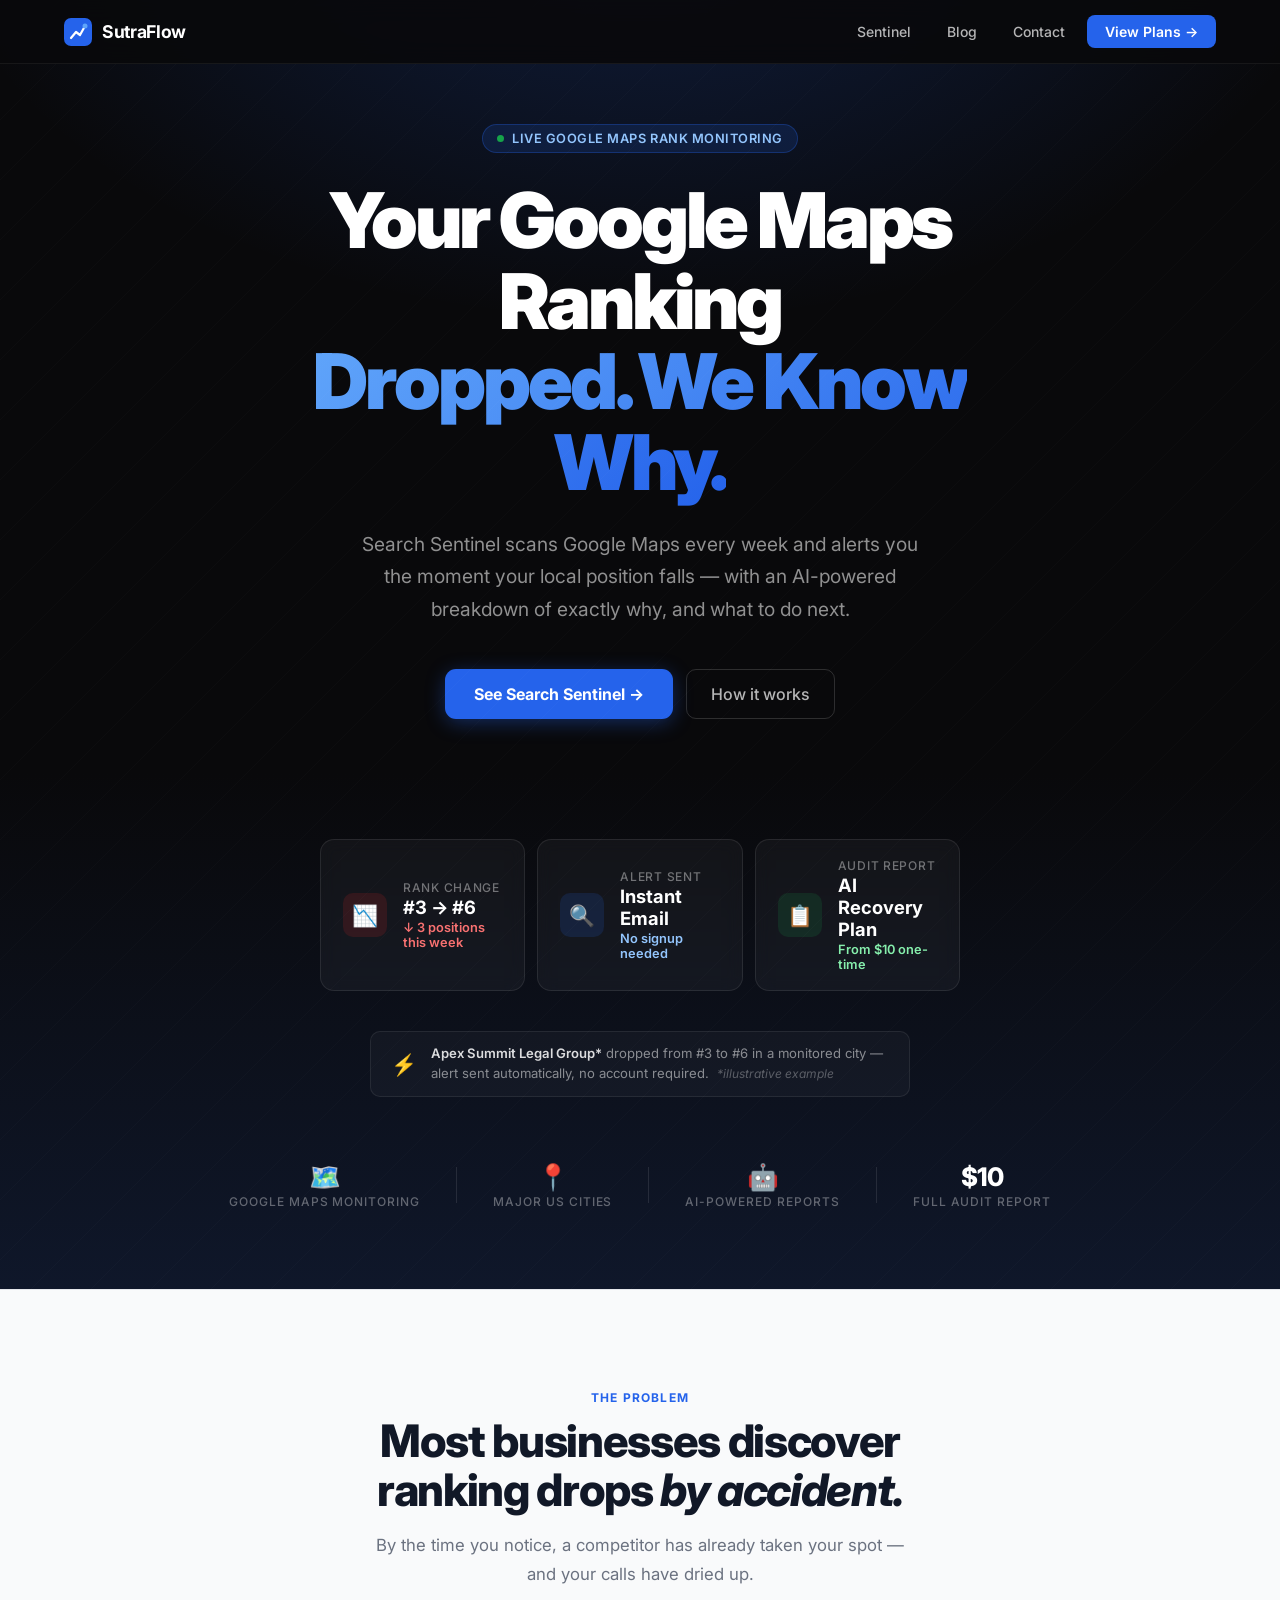
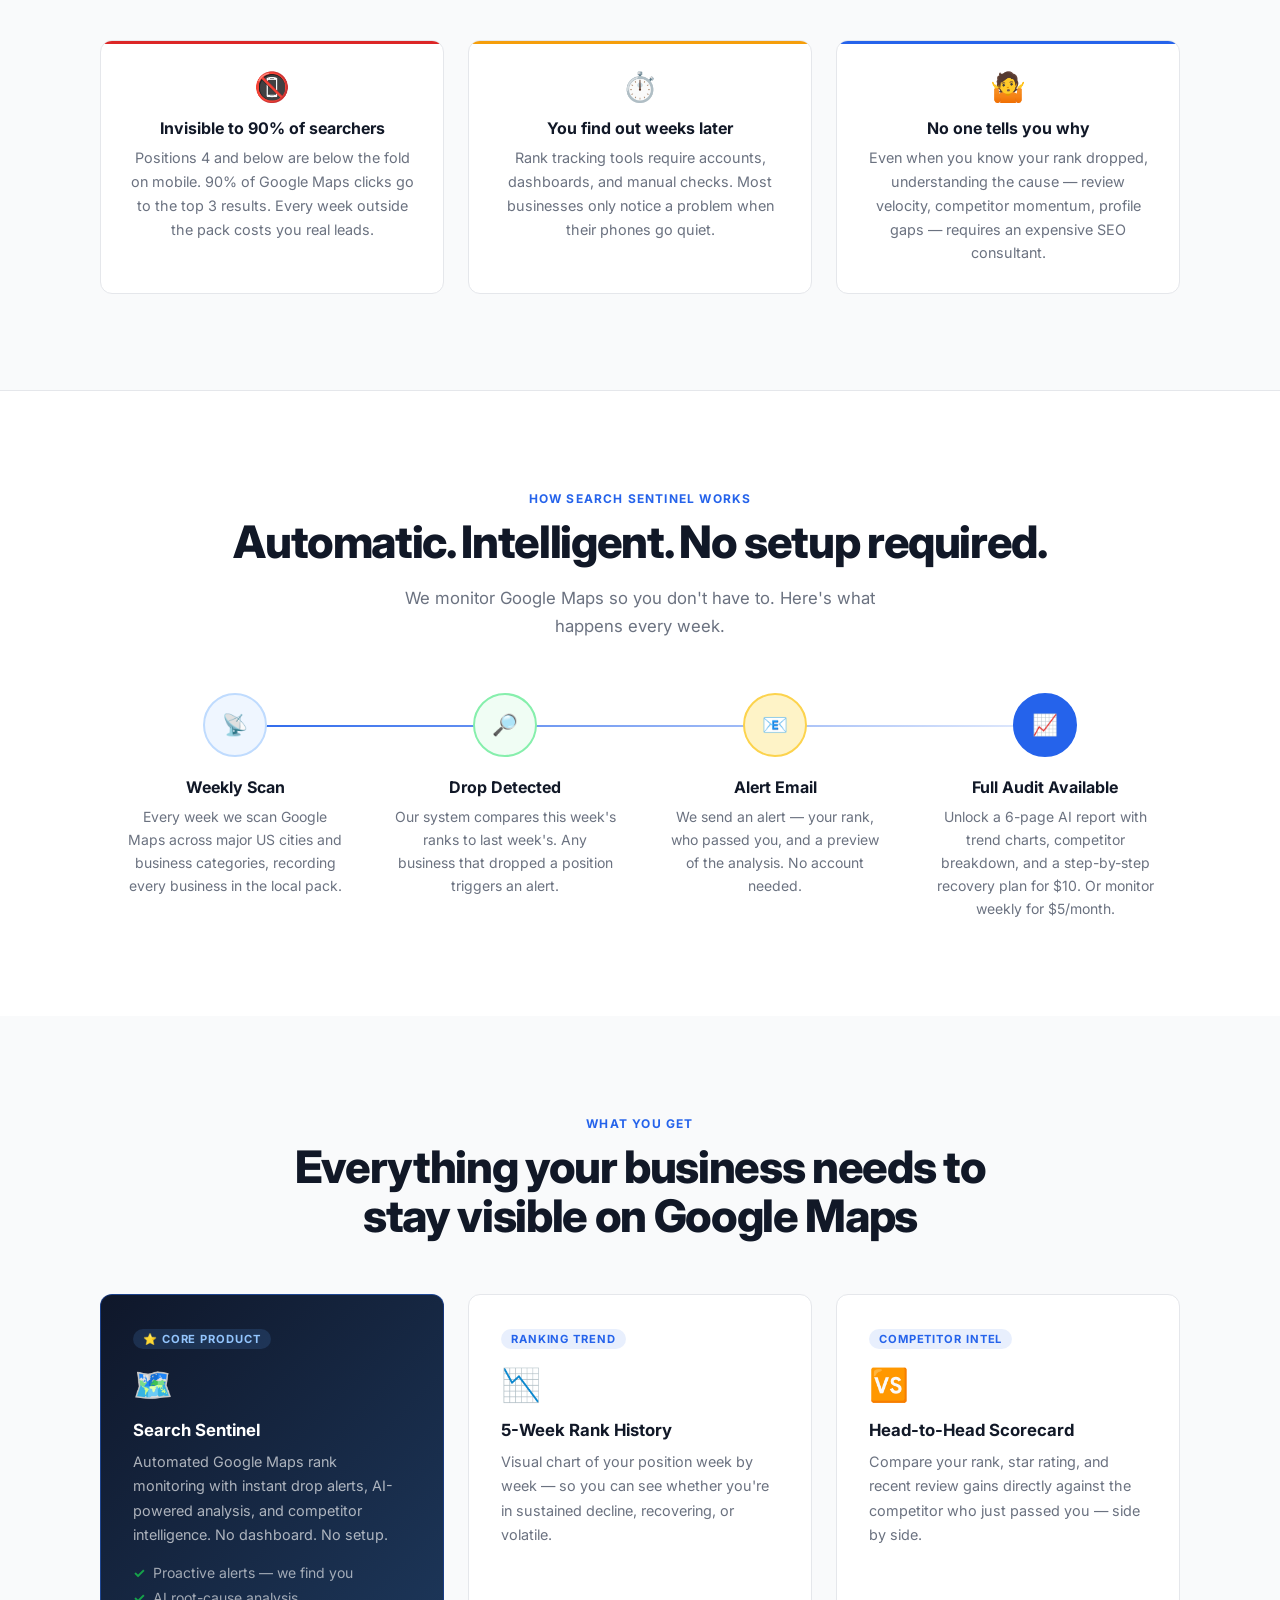
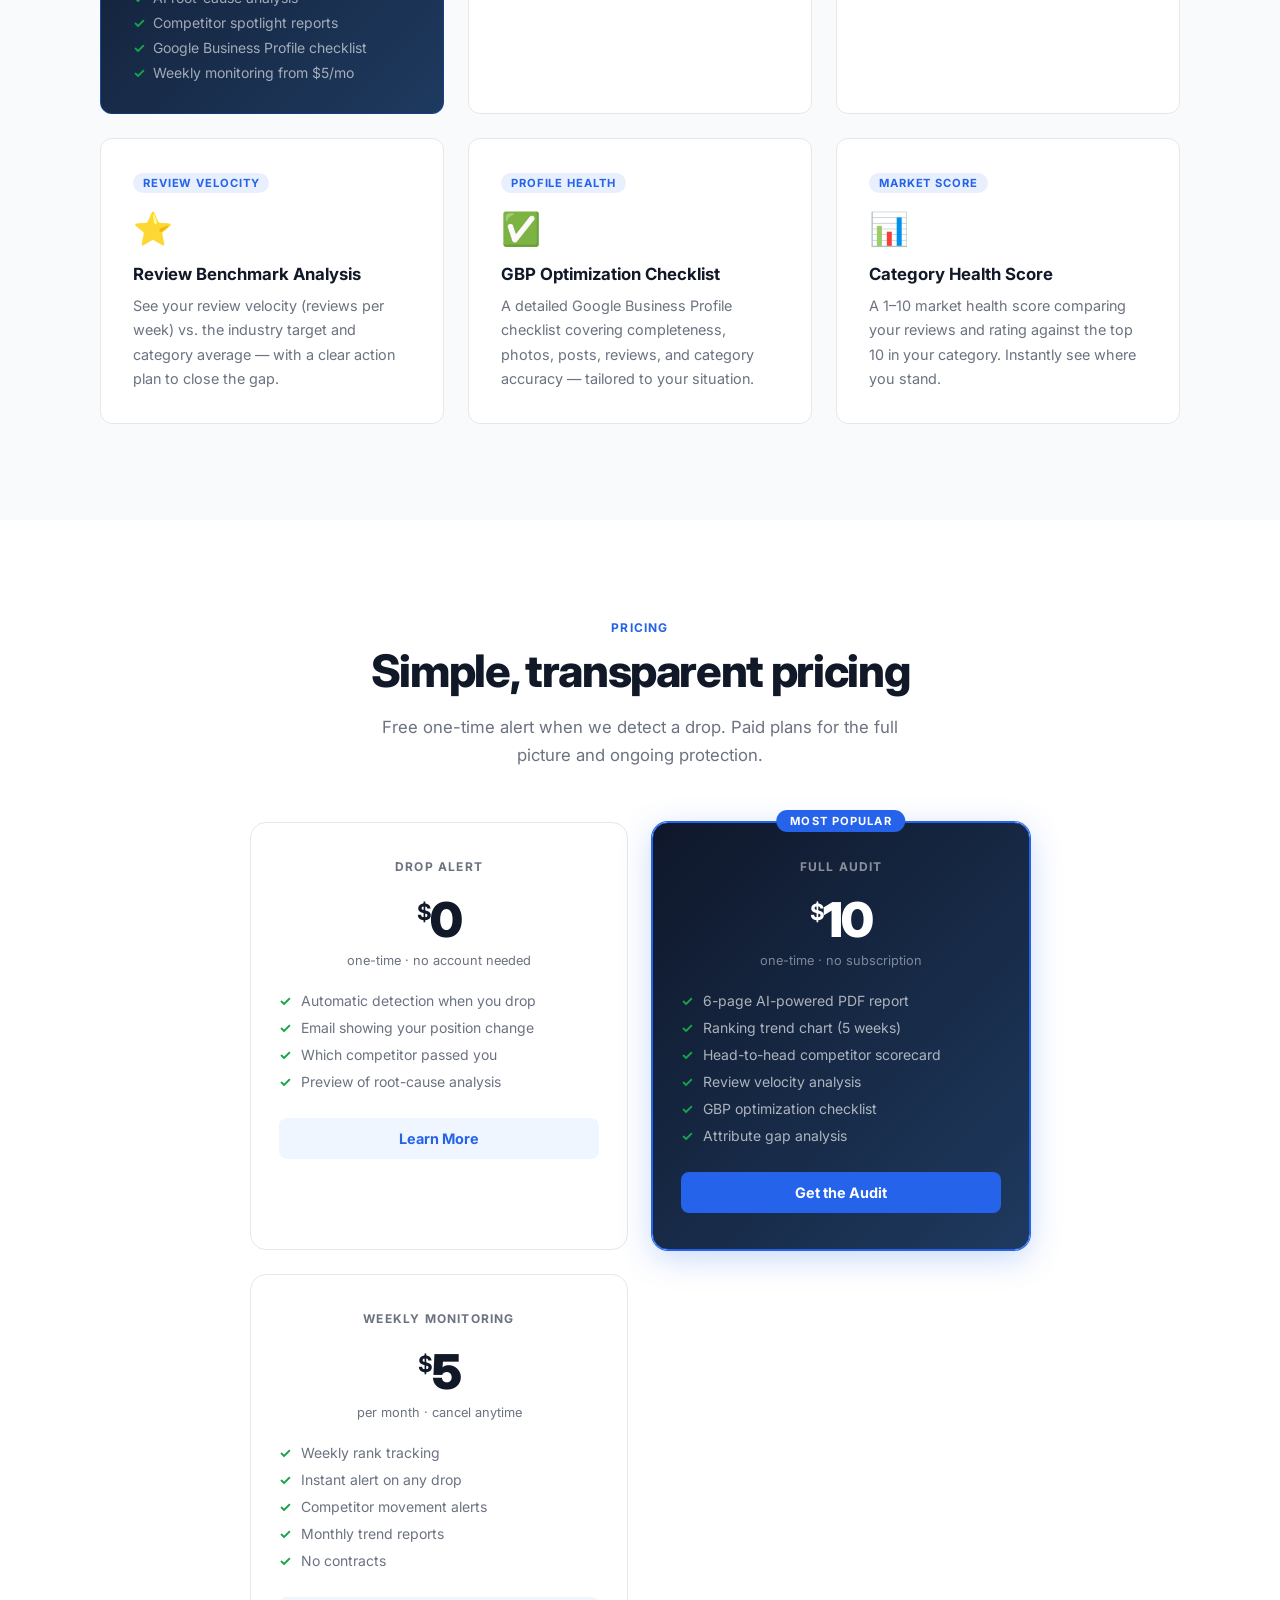
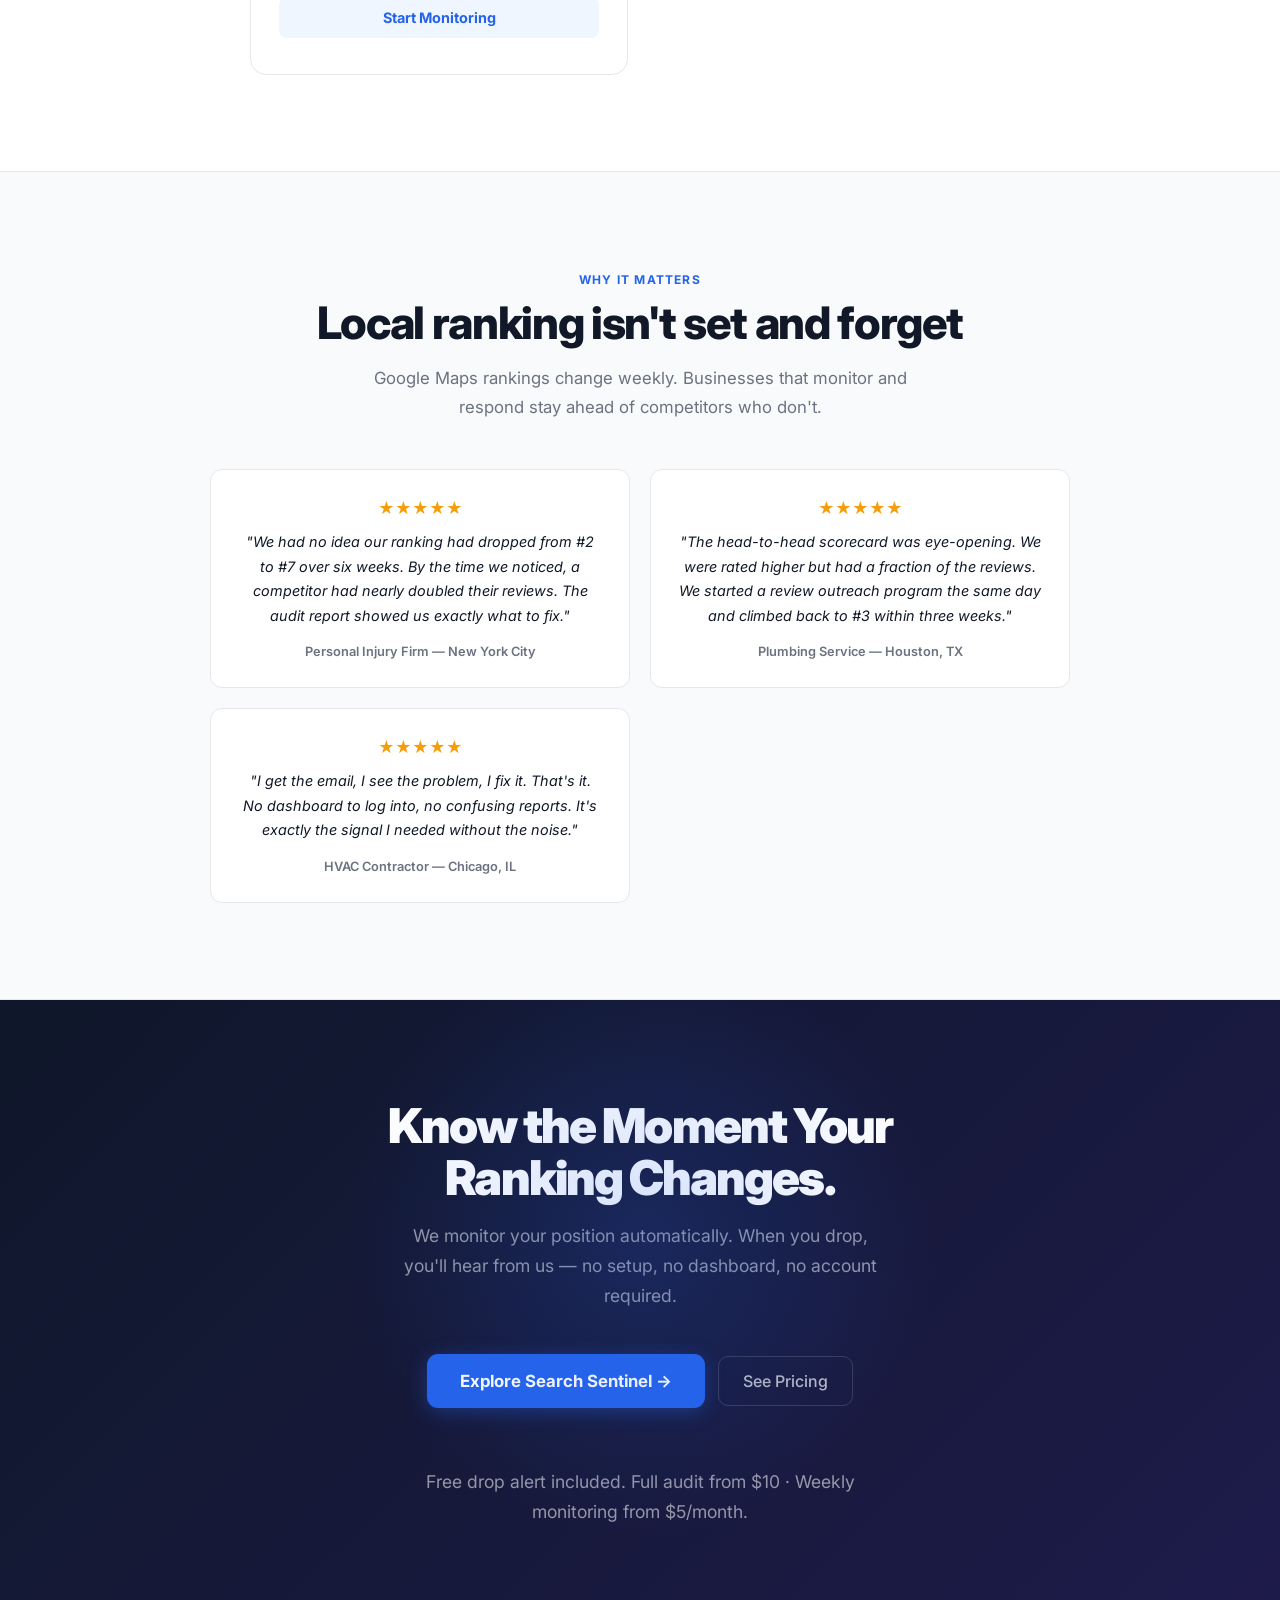
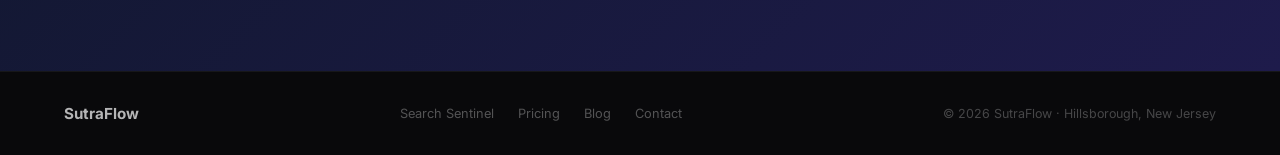
==== commit 6ceddc7e: "feat: pre-checkout verification, blog redesign, sentinel nav + homepage fixes Homepage (layouts/inde" ====
--- a/business2_seo/hugo_site/layouts/index.html
+++ b/business2_seo/hugo_site/layouts/index.html
@@ -458,8 +458,8 @@
     <div class="alert-ticker">
       <div class="ticker-icon">⚡</div>
       <div class="ticker-text">
-        <strong>Cellino Law Injury Attorneys</strong> dropped from #3 to #6 in New York City —
-        alert sent automatically, no account required.
+        <strong>Apex Summit Legal Group*</strong> dropped from #3 to #6 in a monitored city —
+        alert sent automatically, no account required. &nbsp;<em style="font-size:0.75rem;opacity:0.6">*illustrative example</em>
       </div>
     </div>
   </div>
@@ -618,7 +618,7 @@
           <li><span class="check">✓</span> Which competitor passed you</li>
           <li><span class="check">✓</span> Preview of root-cause analysis</li>
         </ul>
-        <a href="/sentinel/" class="pricing-cta">Learn More</a>
+        <a href="/sentinel/pre-checkout/?plan=alert" class="pricing-cta">Learn More</a>
       </div>
 
       <div class="pricing-card popular">
@@ -634,7 +634,7 @@
           <li><span class="check">✓</span> GBP optimization checklist</li>
           <li><span class="check">✓</span> Attribute gap analysis</li>
         </ul>
-        <a href="/sentinel/#pricing" class="pricing-cta">Get the Audit</a>
+        <a href="/sentinel/pre-checkout/?plan=audit" class="pricing-cta">Get the Audit</a>
       </div>
 
       <div class="pricing-card">
@@ -648,7 +648,7 @@
           <li><span class="check">✓</span> Monthly trend reports</li>
           <li><span class="check">✓</span> No contracts</li>
         </ul>
-        <a href="/sentinel/#pricing" class="pricing-cta">Start Monitoring</a>
+        <a href="/sentinel/pre-checkout/?plan=monitor" class="pricing-cta">Start Monitoring</a>
       </div>
     </div>
   </div>
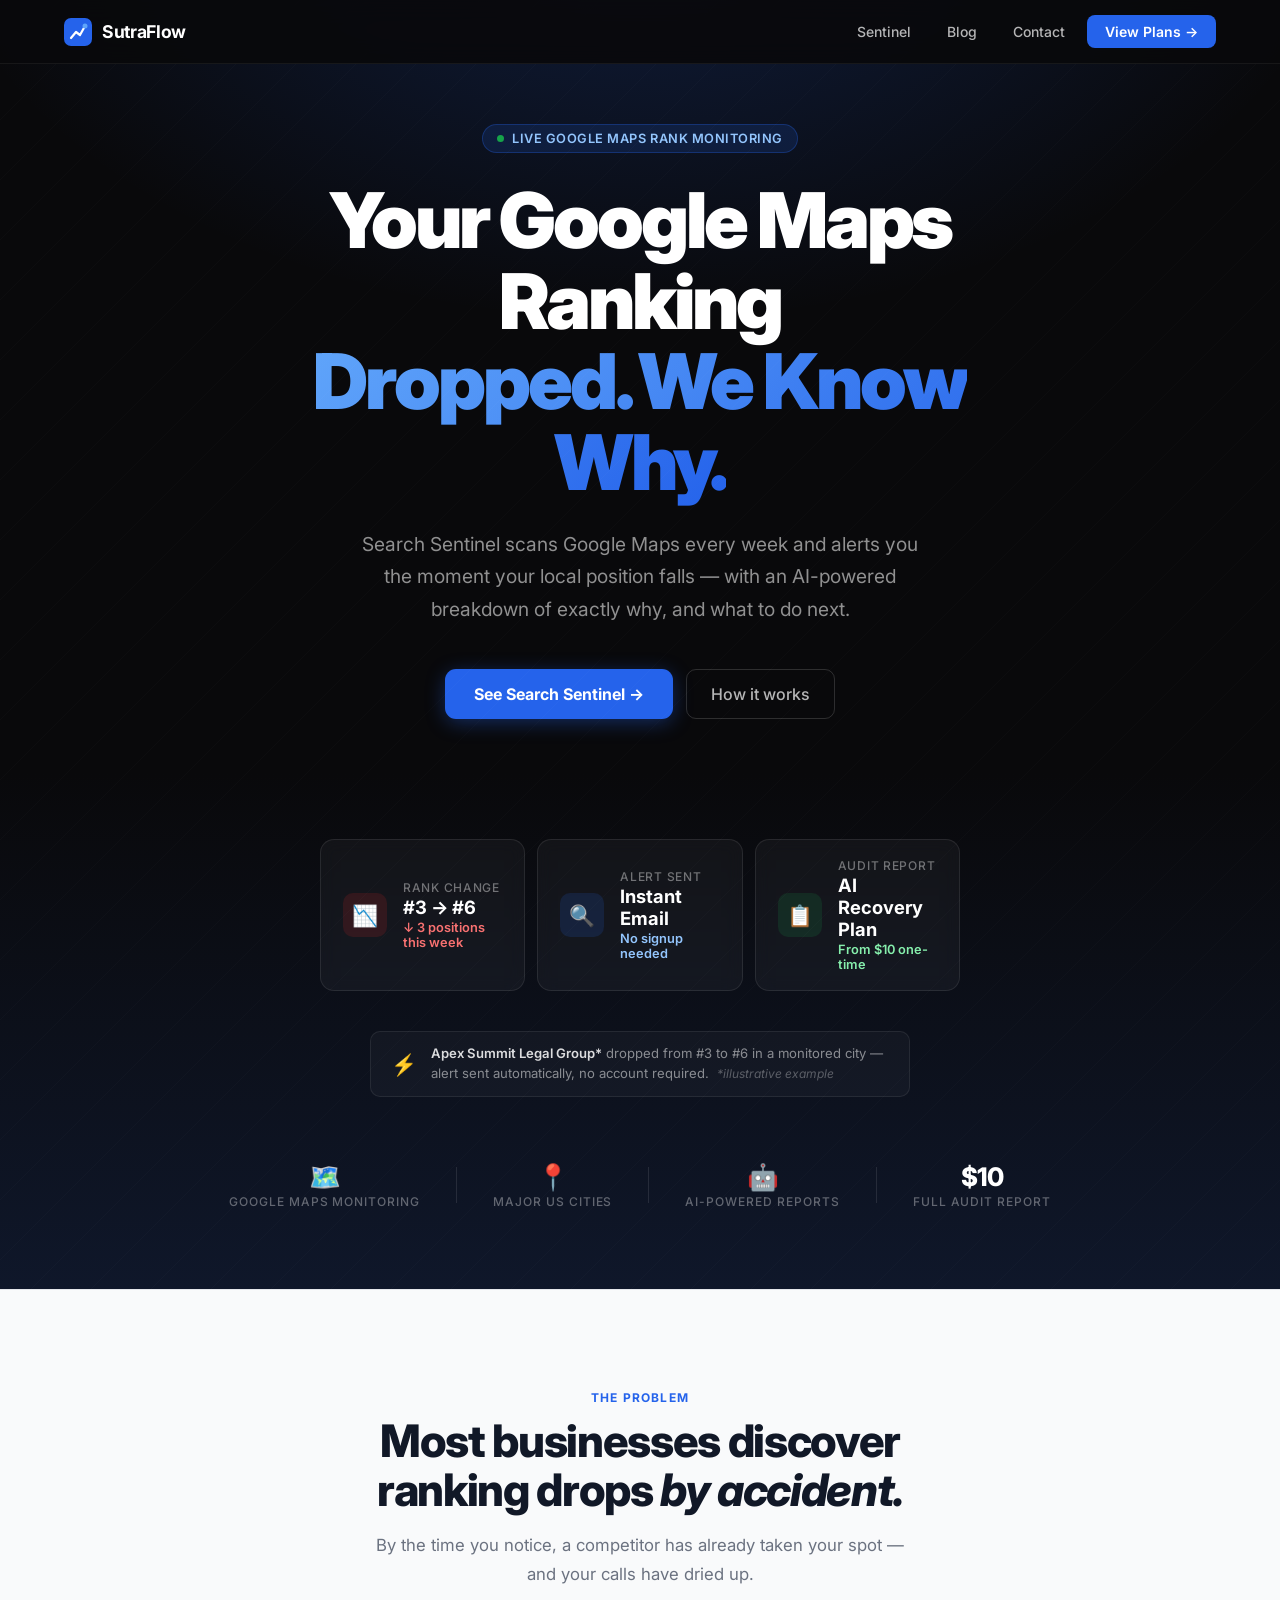
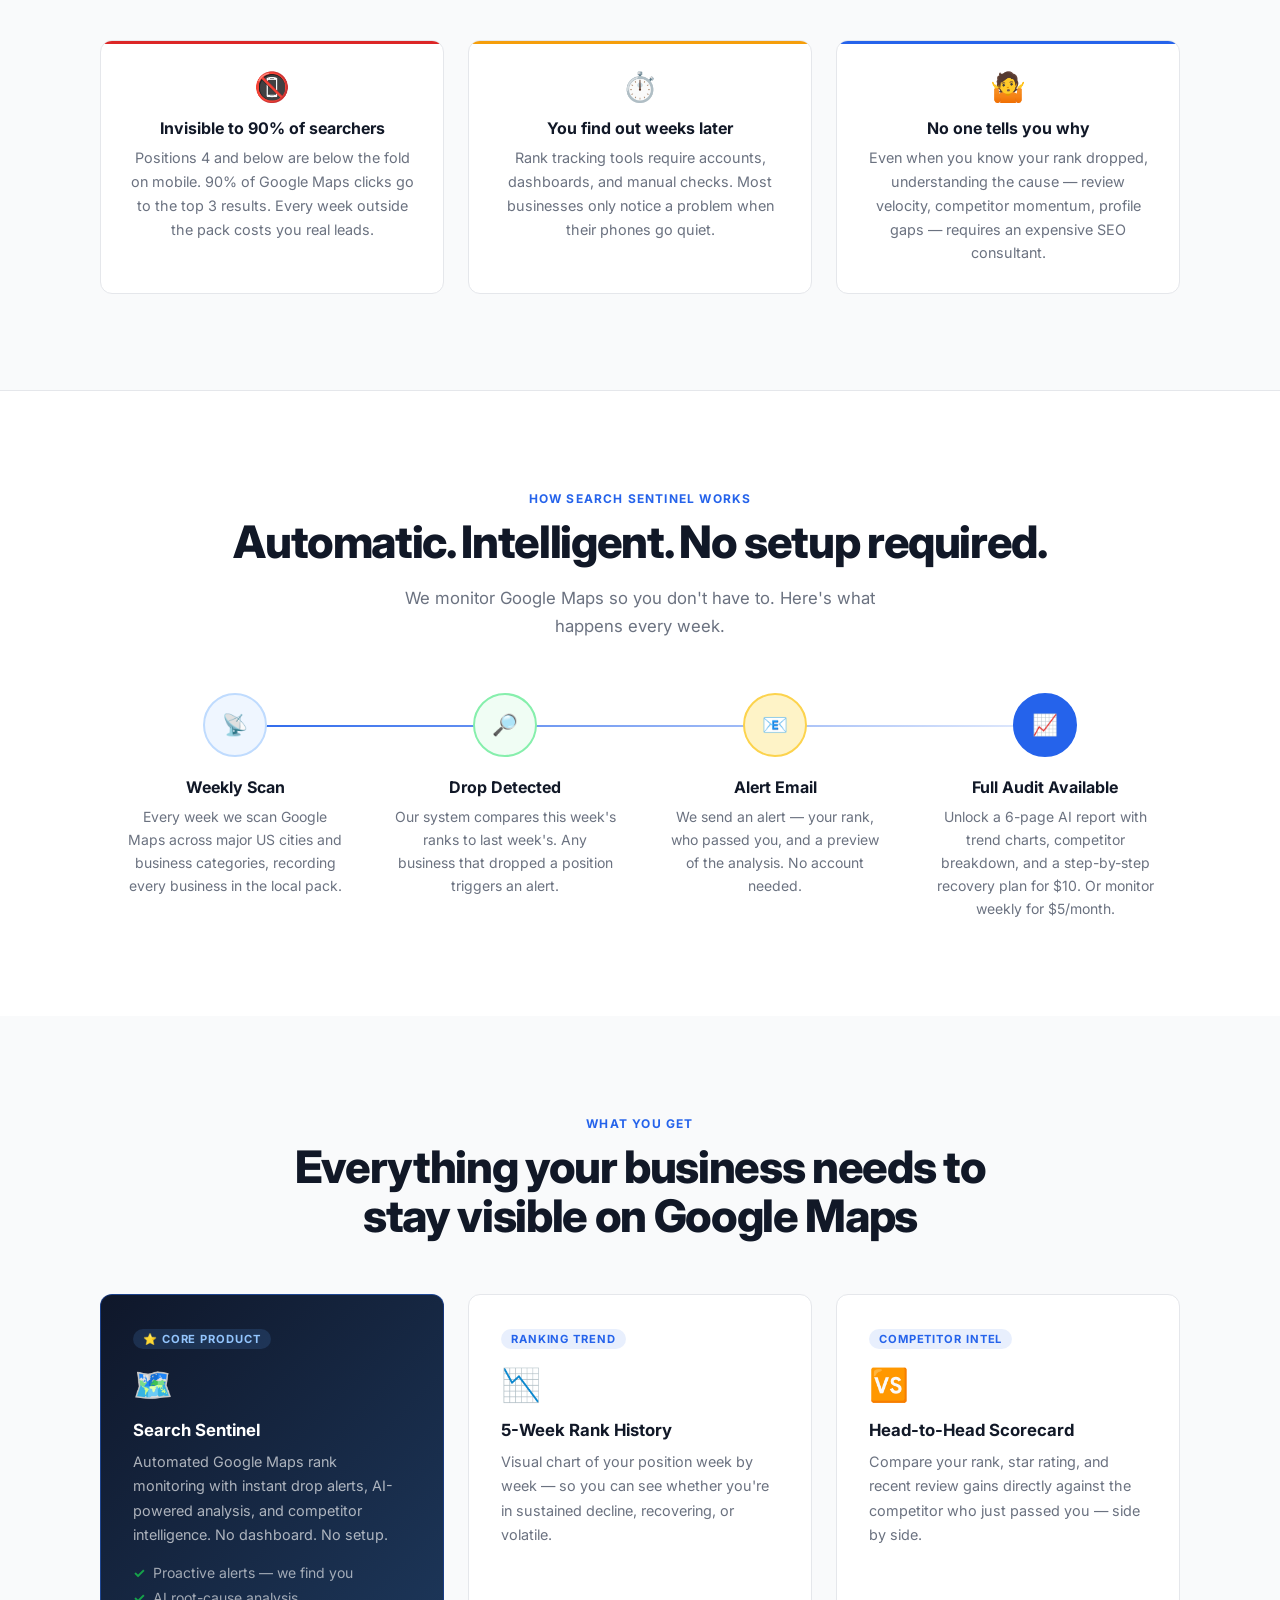
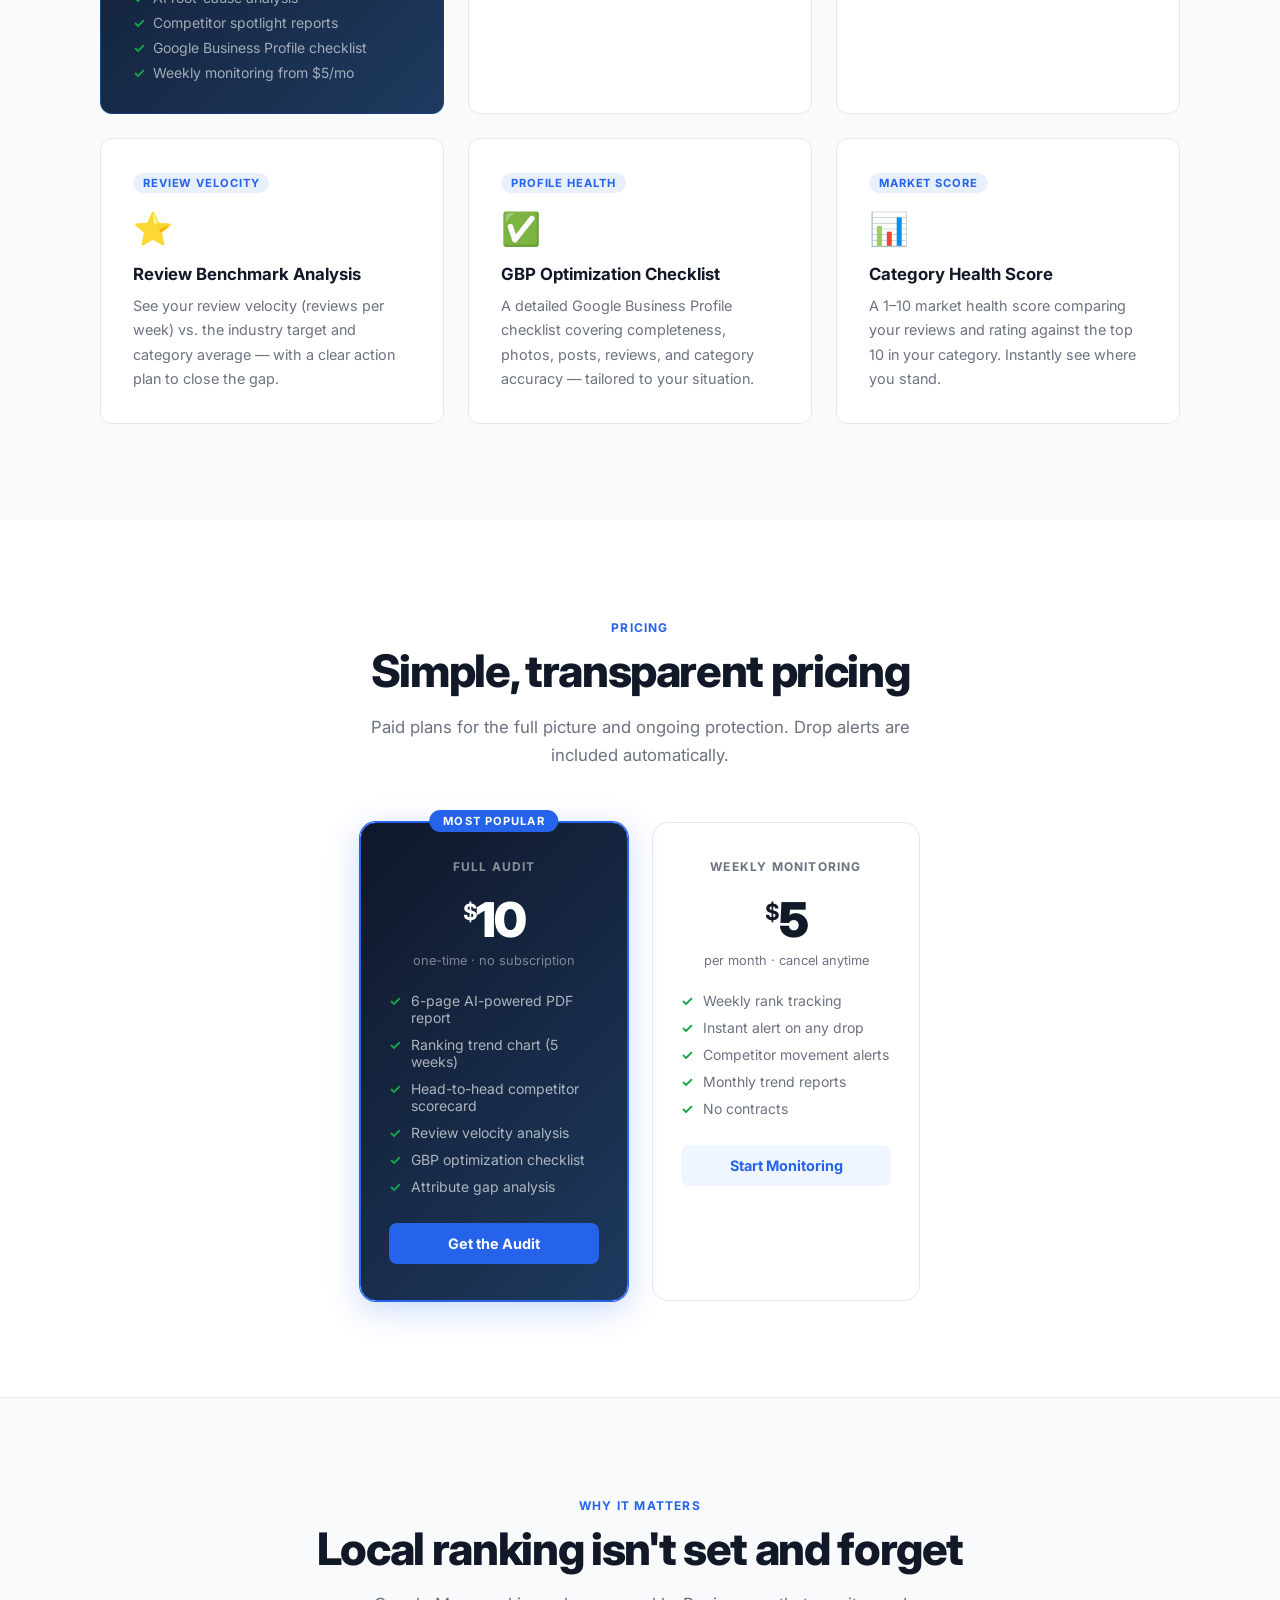
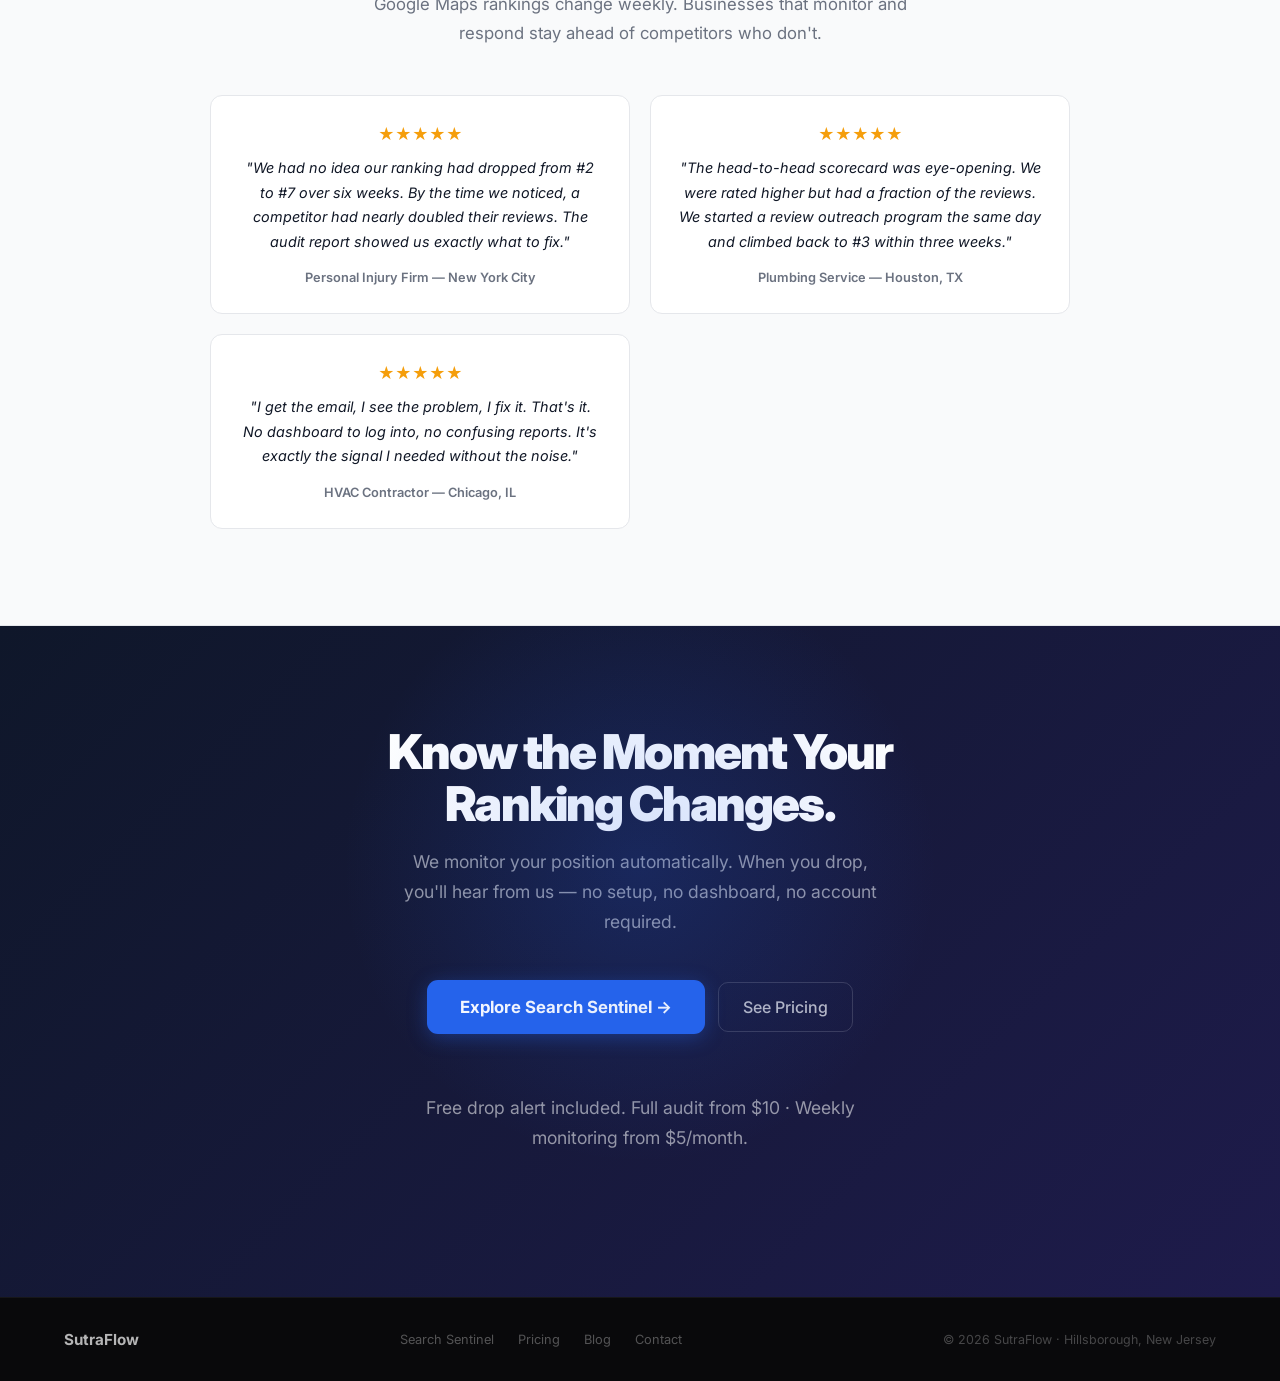
==== commit 2c08044b: "fix: sentinel home nav, generic stats strip, remove Drop Alert card - Add prominent bordered ← Sutra" ====
--- a/business2_seo/hugo_site/layouts/index.html
+++ b/business2_seo/hugo_site/layouts/index.html
@@ -278,7 +278,7 @@
 
     /* ── PRICING ──────────────────────────────────────────────────────── */
     #pricing { background: #fff; }
-    .pricing-grid { display: grid; grid-template-columns: repeat(auto-fit, minmax(260px, 1fr)); gap: 24px; margin-top: 52px; max-width: 780px; margin-left: auto; margin-right: auto; }
+    .pricing-grid { display: grid; grid-template-columns: repeat(auto-fit, minmax(260px, 1fr)); gap: 24px; margin-top: 52px; max-width: 560px; margin-left: auto; margin-right: auto; }
     .pricing-card {
       border: 1.5px solid var(--border); border-radius: 16px;
       padding: 36px 28px; text-align: center; position: relative;
@@ -605,22 +605,9 @@
   <div class="section-inner" style="text-align:center">
     <div class="section-label">Pricing</div>
     <h2 class="section-title">Simple, transparent pricing</h2>
-    <p class="section-sub" style="margin: 0 auto 52px">Free one-time alert when we detect a drop. Paid plans for the full picture and ongoing protection.</p>
+    <p class="section-sub" style="margin: 0 auto 52px">Paid plans for the full picture and ongoing protection. Drop alerts are included automatically.</p>
 
     <div class="pricing-grid">
-      <div class="pricing-card">
-        <div class="pricing-name">Drop Alert</div>
-        <div class="pricing-amount"><sup>$</sup>0</div>
-        <div class="pricing-period">one-time · no account needed</div>
-        <ul class="pricing-features">
-          <li><span class="check">✓</span> Automatic detection when you drop</li>
-          <li><span class="check">✓</span> Email showing your position change</li>
-          <li><span class="check">✓</span> Which competitor passed you</li>
-          <li><span class="check">✓</span> Preview of root-cause analysis</li>
-        </ul>
-        <a href="/sentinel/pre-checkout/?plan=alert" class="pricing-cta">Learn More</a>
-      </div>
-
       <div class="pricing-card popular">
         <div class="pricing-badge">Most Popular</div>
         <div class="pricing-name">Full Audit</div>
